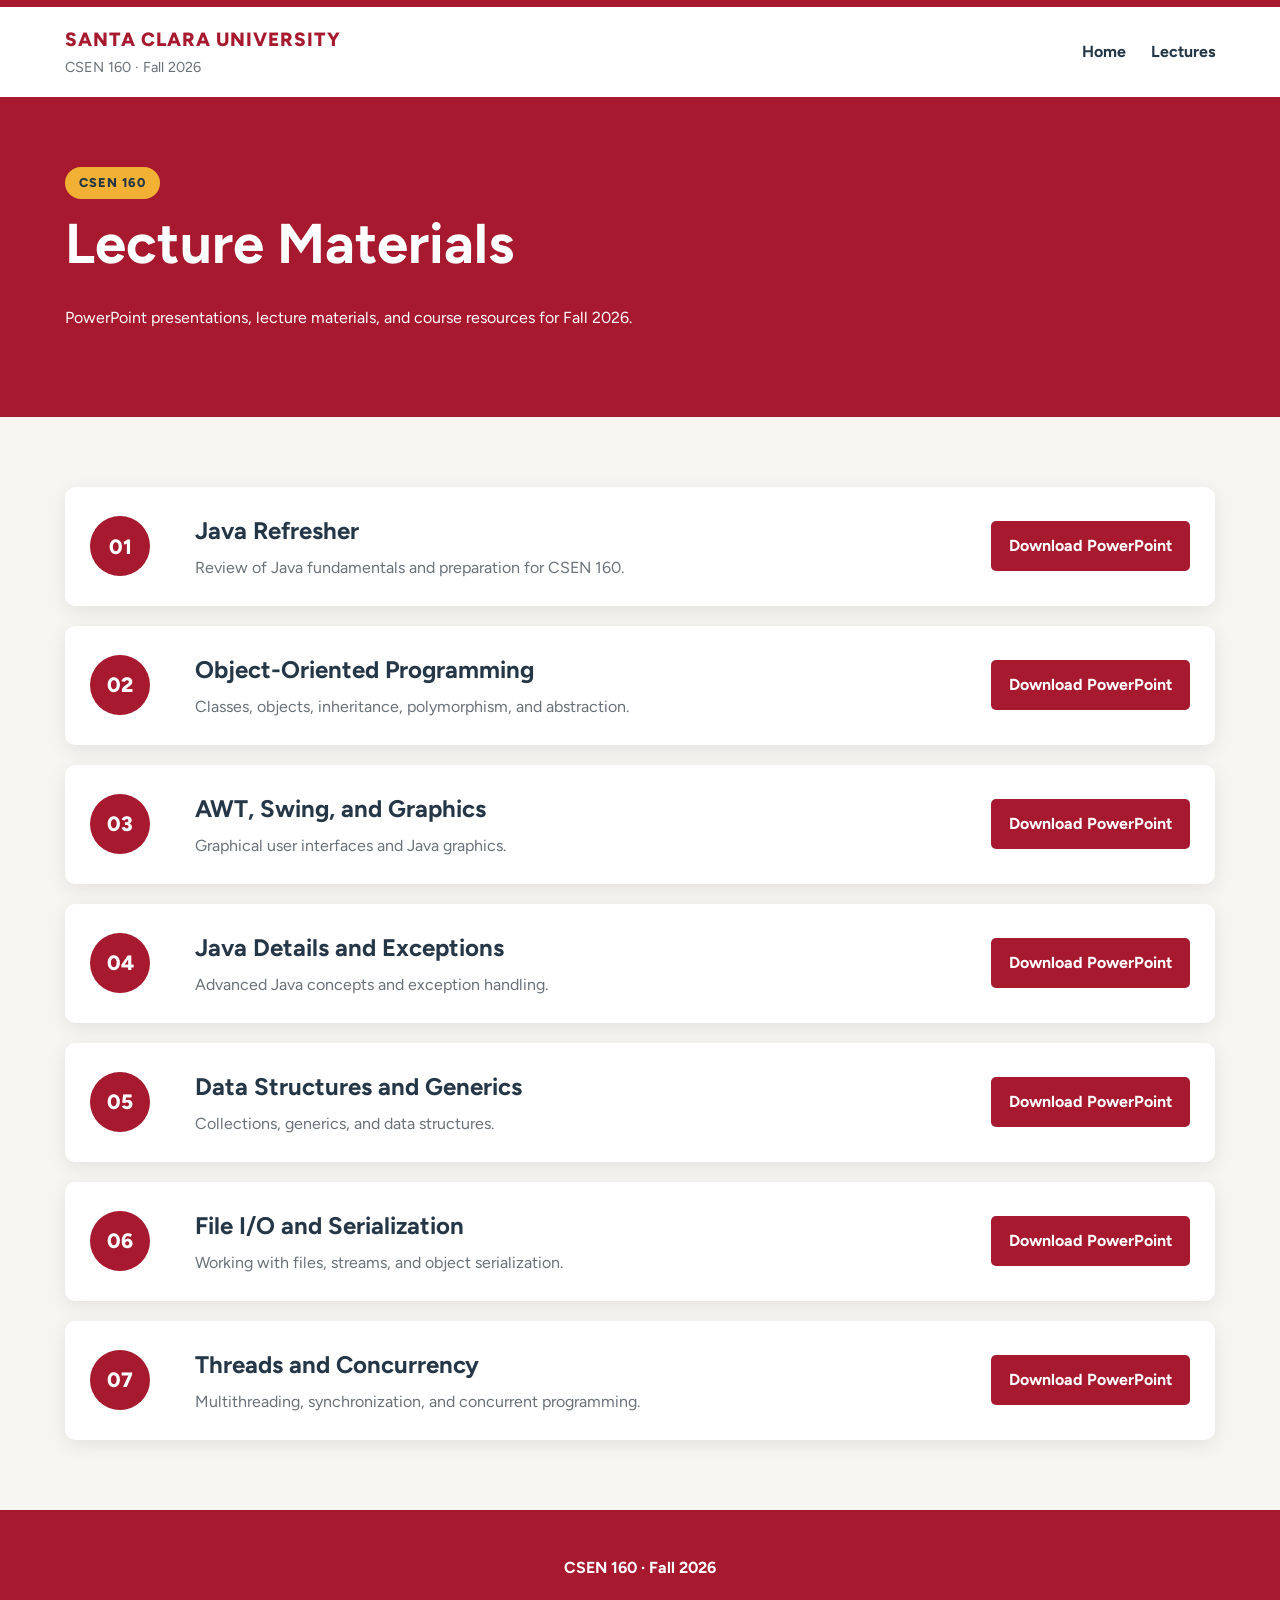
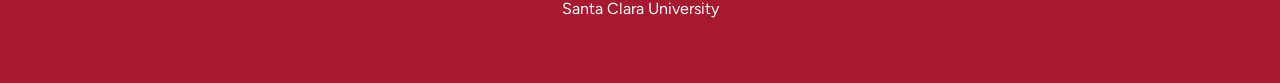
==== lectures.html @ a3b144a0 "initial version initial" ====
<!DOCTYPE html>
<html lang="en">

<head>
    <meta charset="UTF-8">
    <meta name="viewport" content="width=device-width, initial-scale=1.0">

    <title>CSEN 160 | Lectures</title>

    <link rel="preconnect" href="https://fonts.googleapis.com">
    <link rel="preconnect" href="https://fonts.gstatic.com" crossorigin>
    <link href="https://fonts.googleapis.com/css2?family=Figtree:wght@400;500;600;700;800&display=swap" rel="stylesheet">

    <link rel="stylesheet" href="style.css">

    <style>

        .lectures-header {
            background: var(--scu-red);
            color: white;
            padding: 70px 0;
        }

        .lectures-header h1 {
            font-size: 3.5rem;
            margin: 0;
        }

        .lectures-container {
            padding: 70px 0;
        }

        .lecture-list {
            display: grid;
            gap: 20px;
        }

        .lecture-card {
            display: grid;
            grid-template-columns: 80px 1fr auto;
            align-items: center;
            gap: 25px;

            background: white;
            padding: 25px;
            border-radius: 10px;
            box-shadow: 0 5px 18px rgba(0,0,0,0.08);
            transition: 0.2s;
        }

        .lecture-card:hover {
            transform: translateY(-3px);
        }

        .lecture-number {
            width: 60px;
            height: 60px;

            display: flex;
            align-items: center;
            justify-content: center;

            background: var(--scu-red);
            color: white;

            font-size: 1.3rem;
            font-weight: 800;
            border-radius: 50%;
        }

        .lecture-info h2 {
            margin: 0;
            color: var(--scu-slate);
        }

        .lecture-info p {
            margin: 5px 0 0;
            color: var(--scu-gray);
        }

        .ppt-button {
            background: var(--scu-red);
            color: white;

            text-decoration: none;
            font-weight: 700;

            padding: 12px 18px;
            border-radius: 5px;
        }

        .ppt-button:hover {
            background: var(--scu-dark-red);
        }

        @media (max-width: 700px) {

            .lecture-card {
                grid-template-columns: 1fr;
            }

            .lectures-header h1 {
                font-size: 2.5rem;
            }

        }

    </style>

</head>

<body>

    <header class="top-header">

        <div class="container header-content">

            <div>
                <div class="scu-name">SANTA CLARA UNIVERSITY</div>
                <div class="school-name">CSEN 160 · Fall 2026</div>
            </div>

            <nav>
                <a href="index.html">Home</a>
                <a href="lectures.html">Lectures</a>
            </nav>

        </div>

    </header>


    <section class="lectures-header">

        <div class="container">

            <div class="course-badge">CSEN 160</div>

            <h1>Lecture Materials</h1>

            <p>
                PowerPoint presentations, lecture materials,
                and course resources for Fall 2026.
            </p>

        </div>

    </section>


    <main class="lectures-container">

        <div class="container">

            <div class="lecture-list">


                <!-- LECTURE 1 -->
                <article class="lecture-card">

                    <div class="lecture-number">01</div>

                    <div class="lecture-info">
                        <h2>Java Refresher</h2>
                        <p>
                            Review of Java fundamentals and preparation
                            for CSEN 160.
                        </p>
                    </div>

                    <a class="ppt-button"
                       href="lectures/Lecture_01_Java_Refresher.pptx">
                        Download PowerPoint
                    </a>

                </article>


                <!-- LECTURE 2 -->
                <article class="lecture-card">

                    <div class="lecture-number">02</div>

                    <div class="lecture-info">
                        <h2>Object-Oriented Programming</h2>
                        <p>
                            Classes, objects, inheritance,
                            polymorphism, and abstraction.
                        </p>
                    </div>

                    <a class="ppt-button"
                       href="lectures/Lecture_02_OOP.pptx">
                        Download PowerPoint
                    </a>

                </article>


                <!-- LECTURE 3 -->
                <article class="lecture-card">

                    <div class="lecture-number">03</div>

                    <div class="lecture-info">
                        <h2>AWT, Swing, and Graphics</h2>
                        <p>
                            Graphical user interfaces and Java graphics.
                        </p>
                    </div>

                    <a class="ppt-button"
                       href="lectures/Lecture_03_AWT_Swing_Graphics.pptx">
                        Download PowerPoint
                    </a>

                </article>


                <!-- LECTURE 4 -->
                <article class="lecture-card">

                    <div class="lecture-number">04</div>

                    <div class="lecture-info">
                        <h2>Java Details and Exceptions</h2>
                        <p>
                            Advanced Java concepts and exception handling.
                        </p>
                    </div>

                    <a class="ppt-button"
                       href="lectures/Lecture_04_Exceptions.pptx">
                        Download PowerPoint
                    </a>

                </article>


                <!-- LECTURE 5 -->
                <article class="lecture-card">

                    <div class="lecture-number">05</div>

                    <div class="lecture-info">
                        <h2>Data Structures and Generics</h2>
                        <p>
                            Collections, generics, and data structures.
                        </p>
                    </div>

                    <a class="ppt-button"
                       href="lectures/Lecture_05_Data_Structures_Generics.pptx">
                        Download PowerPoint
                    </a>

                </article>


                <!-- LECTURE 6 -->
                <article class="lecture-card">

                    <div class="lecture-number">06</div>

                    <div class="lecture-info">
                        <h2>File I/O and Serialization</h2>
                        <p>
                            Working with files, streams, and object serialization.
                        </p>
                    </div>

                    <a class="ppt-button"
                       href="lectures/Lecture_06_File_IO.pptx">
                        Download PowerPoint
                    </a>

                </article>


                <!-- LECTURE 7 -->
                <article class="lecture-card">

                    <div class="lecture-number">07</div>

                    <div class="lecture-info">
                        <h2>Threads and Concurrency</h2>
                        <p>
                            Multithreading, synchronization, and concurrent programming.
                        </p>
                    </div>

                    <a class="ppt-button"
                       href="lectures/Lecture_07_Threads.pptx">
                        Download PowerPoint
                    </a>

                </article>


            </div>

        </div>

    </main>


    <footer>

        <div class="container">

            <strong>CSEN 160 · Fall 2026</strong>

            <p>Santa Clara University</p>

        </div>

    </footer>

</body>
</html>
---- style.css ----
:root {
    --scu-red: #a6192e;
    --scu-dark-red: #7f1023;
    --scu-yellow: #f2b134;
    --scu-slate: #253746;
    --scu-light: #f7f5f2;
    --scu-white: #ffffff;
    --scu-gray: #687078;
}

* {
    box-sizing: border-box;
}

html {
    scroll-behavior: smooth;
}

body {
    margin: 0;
    font-family: "Figtree", Arial, sans-serif;
    background: var(--scu-light);
    color: var(--scu-slate);
    line-height: 1.6;
}

.container {
    width: min(1150px, 90%);
    margin: auto;
}


/* HEADER */

.top-header {
    background: var(--scu-white);
    border-top: 7px solid var(--scu-red);
    box-shadow: 0 2px 10px rgba(0,0,0,0.08);
}

.header-content {
    min-height: 90px;
    display: flex;
    align-items: center;
    justify-content: space-between;
}

.scu-name {
    color: var(--scu-red);
    font-size: 1.2rem;
    font-weight: 800;
    letter-spacing: 1px;
}

.school-name {
    color: var(--scu-gray);
    font-size: 0.9rem;
}

nav {
    display: flex;
    gap: 25px;
}

nav a {
    text-decoration: none;
    color: var(--scu-slate);
    font-weight: 700;
}

nav a:hover {
    color: var(--scu-red);
}


/* HERO */

.hero {
    background:
        linear-gradient(
            120deg,
            var(--scu-red),
            var(--scu-dark-red)
        );
    color: white;
    padding: 100px 0;
}

.hero-content {
    max-width: 850px;
}

.course-badge {
    display: inline-block;
    background: var(--scu-yellow);
    color: var(--scu-slate);
    font-weight: 800;
    padding: 6px 14px;
    border-radius: 30px;
    letter-spacing: 1px;
    font-size: 0.8rem;
}

.hero h1 {
    font-size: clamp(3rem, 8vw, 6rem);
    line-height: 0.95;
    margin: 25px 0;
}

.hero h1 span {
    display: block;
    font-size: clamp(1.3rem, 3vw, 2.2rem);
    margin-top: 20px;
    line-height: 1.2;
    font-weight: 500;
}

.hero-text {
    font-size: 1.2rem;
    max-width: 700px;
    opacity: 0.92;
}

.hero-buttons {
    display: flex;
    flex-wrap: wrap;
    gap: 15px;
    margin-top: 35px;
}


/* BUTTONS */

.button {
    display: inline-block;
    padding: 13px 24px;
    border-radius: 5px;
    text-decoration: none;
    font-weight: 800;
    transition: 0.2s;
}

.button:hover {
    transform: translateY(-2px);
}

.button-yellow {
    background: var(--scu-yellow);
    color: var(--scu-slate);
}

.button-outline {
    border: 2px solid white;
    color: white;
}


/* QUICK LINKS */

.quick-links {
    margin-top: -40px;
    position: relative;
}

.quick-grid {
    display: grid;
    grid-template-columns: repeat(3, 1fr);
    gap: 20px;
}

.quick-card {
    display: block;
    text-decoration: none;
    background: white;
    color: var(--scu-slate);
    padding: 30px;
    border-radius: 10px;
    box-shadow: 0 8px 25px rgba(0,0,0,0.12);
    transition: 0.2s;
}

.quick-card:hover {
    transform: translateY(-5px);
}

.card-icon {
    font-size: 2.2rem;
}

.quick-card h2 {
    color: var(--scu-red);
}


/* SECTIONS */

.content-section {
    padding: 90px 0;
}

.section-title span {
    color: var(--scu-red);
    font-weight: 800;
    letter-spacing: 1.5px;
    font-size: 0.8rem;
}

.section-title h2 {
    font-size: 2.5rem;
    margin: 5px 0 40px;
}


/* INFO CARDS */

.info-grid {
    display: grid;
    grid-template-columns: repeat(3, 1fr);
    gap: 20px;
}

.info-card {
    background: white;
    padding: 25px;
    border-left: 6px solid var(--scu-red);
    box-shadow: 0 4px 15px rgba(0,0,0,0.06);
}

.info-card h3 {
    margin-top: 0;
    color: var(--scu-red);
}


/* LECTURE PREVIEW */

.lectures-preview {
    text-align: center;
    background: var(--scu-slate);
    color: white;
    padding: 90px 0;
}

.light-title span {
    color: var(--scu-yellow);
}

.section-description {
    max-width: 650px;
    margin: 0 auto 30px;
    font-size: 1.1rem;
}


/* RESOURCES */

.resources-grid {
    display: grid;
    grid-template-columns: repeat(4, 1fr);
    gap: 20px;
}

.resource-card {
    background: white;
    padding: 25px;
    border-radius: 8px;
    border-top: 5px solid var(--scu-yellow);
}

.resource-card h3 {
    color: var(--scu-red);
}


/* FOOTER */

footer {
    background: var(--scu-red);
    color: white;
    text-align: center;
    padding: 45px 0;
}

.footer-small {
    opacity: 0.8;
    font-size: 0.9rem;
}


/* MOBILE */

@media (max-width: 800px) {

    .header-content {
        flex-direction: column;
        padding: 20px 0;
        gap: 15px;
    }

    nav {
        gap: 15px;
        flex-wrap: wrap;
        justify-content: center;
    }

    .quick-grid,
    .info-grid,
    .resources-grid {
        grid-template-columns: 1fr;
    }

    .hero {
        padding: 70px 0;
    }
}
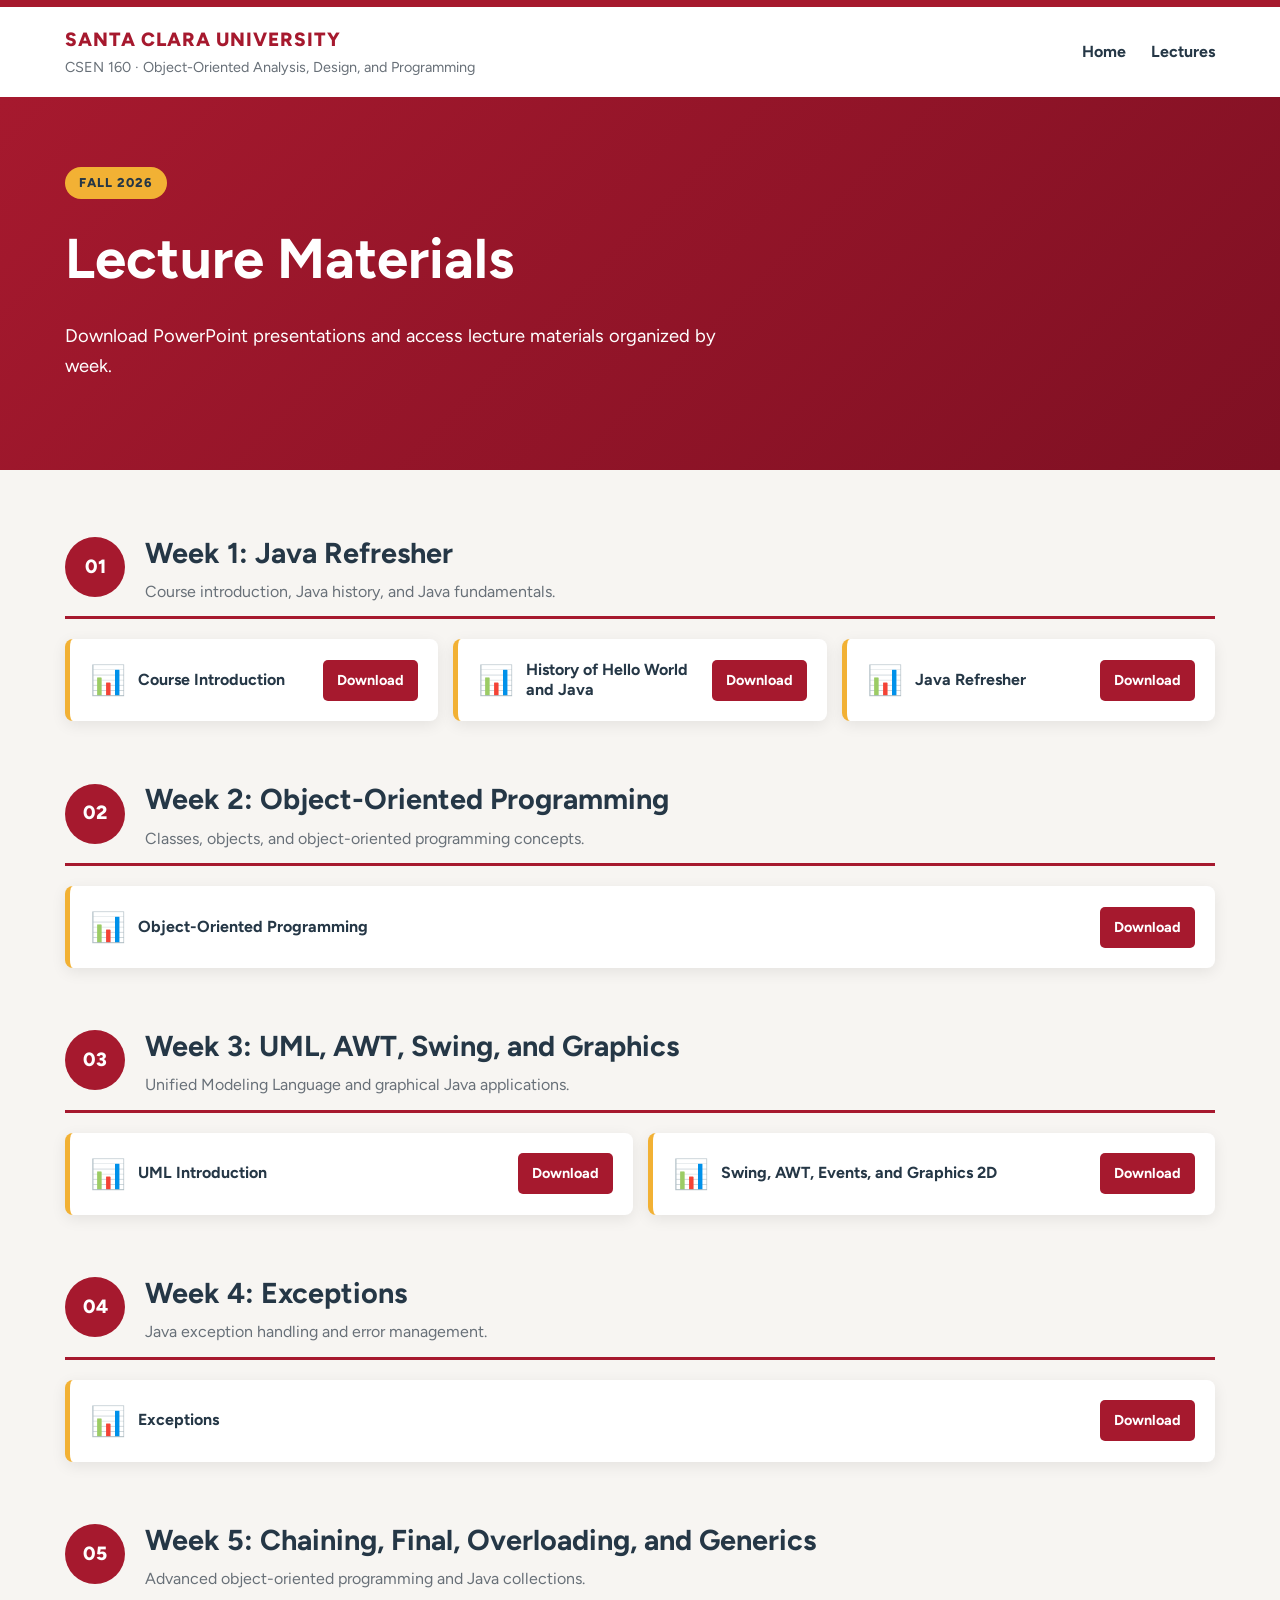
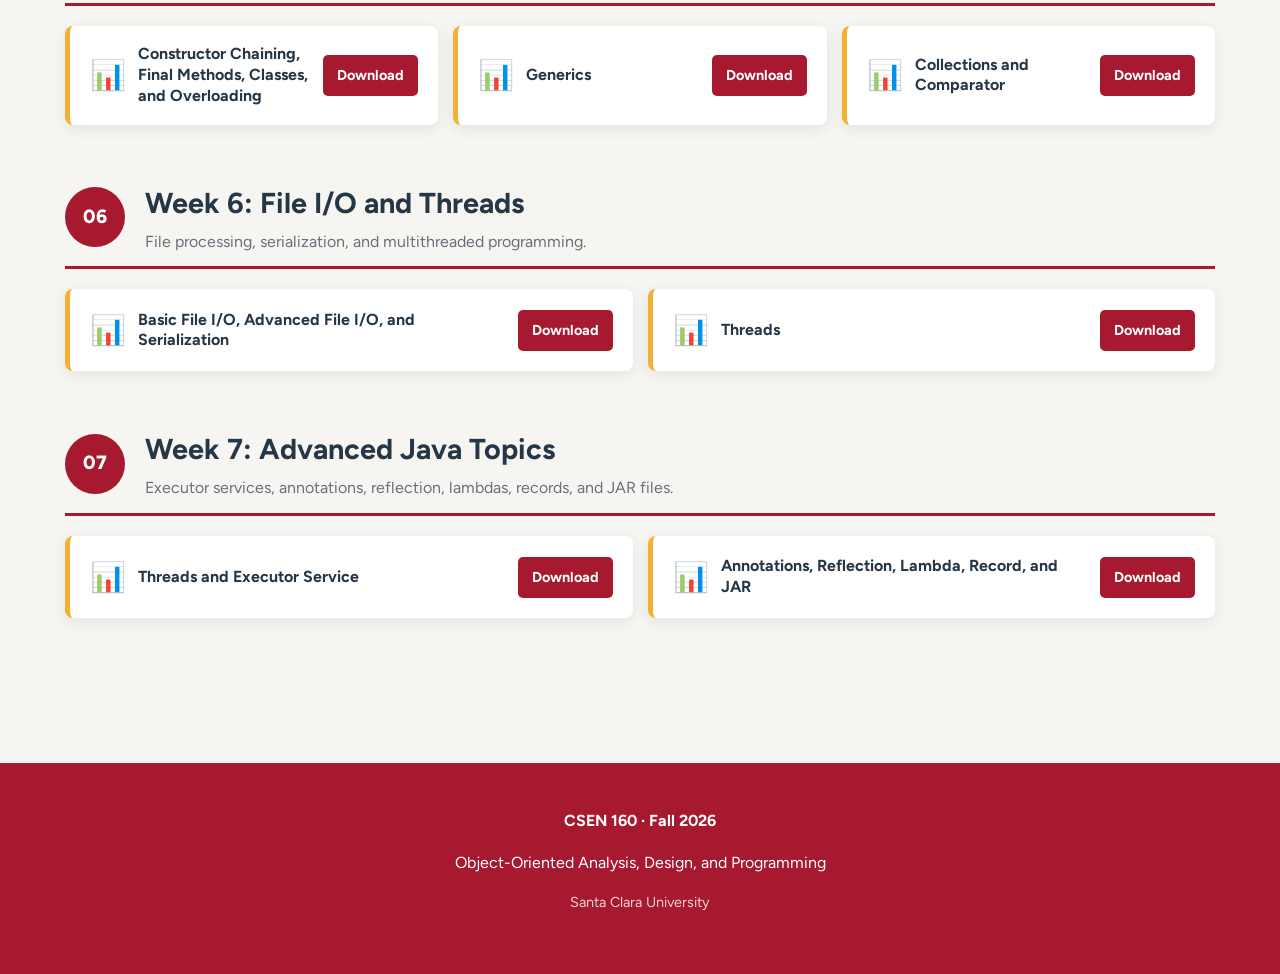
==== commit 5f58d47f: "Lecture powerpoint update" ====
--- a/lectures.html
+++ b/lectures.html
@@ -5,54 +5,64 @@
     <meta charset="UTF-8">
     <meta name="viewport" content="width=device-width, initial-scale=1.0">
 
-    <title>CSEN 160 | Lectures</title>
+    <title>CSEN 160 | Lecture Materials</title>
 
     <link rel="preconnect" href="https://fonts.googleapis.com">
     <link rel="preconnect" href="https://fonts.gstatic.com" crossorigin>
-    <link href="https://fonts.googleapis.com/css2?family=Figtree:wght@400;500;600;700;800&display=swap" rel="stylesheet">
+
+    <link href="https://fonts.googleapis.com/css2?family=Figtree:wght@400;500;600;700;800&display=swap"
+          rel="stylesheet">
 
     <link rel="stylesheet" href="style.css">
 
     <style>
 
+        /* PAGE HEADER */
+
         .lectures-header {
-            background: var(--scu-red);
+            background: linear-gradient(135deg, #a6192e, #7f1023);
             color: white;
             padding: 70px 0;
         }
 
         .lectures-header h1 {
             font-size: 3.5rem;
-            margin: 0;
-        }
+            margin: 15px 0 10px 0;
+        }
+
+        .lectures-header p {
+            font-size: 1.15rem;
+            max-width: 700px;
+        }
+
+
+        /* MAIN CONTENT */
 
         .lectures-container {
-            padding: 70px 0;
-        }
-
-        .lecture-list {
-            display: grid;
+            padding: 60px 0 90px 0;
+        }
+
+
+        /* WEEK SECTION */
+
+        .week-section {
+            margin-bottom: 55px;
+        }
+
+        .week-header {
+            display: flex;
+            align-items: center;
             gap: 20px;
-        }
-
-        .lecture-card {
-            display: grid;
-            grid-template-columns: 80px 1fr auto;
-            align-items: center;
-            gap: 25px;
-
-            background: white;
-            padding: 25px;
-            border-radius: 10px;
-            box-shadow: 0 5px 18px rgba(0,0,0,0.08);
-            transition: 0.2s;
-        }
-
-        .lecture-card:hover {
-            transform: translateY(-3px);
-        }
-
-        .lecture-number {
+
+            border-bottom: 3px solid #a6192e;
+            padding-bottom: 12px;
+            margin-bottom: 20px;
+        }
+
+        .week-number {
+            background: #a6192e;
+            color: white;
+
             width: 60px;
             height: 60px;
 
@@ -60,56 +70,117 @@
             align-items: center;
             justify-content: center;
 
-            background: var(--scu-red);
+            border-radius: 50%;
+
+            font-size: 1.2rem;
+            font-weight: 800;
+        }
+
+        .week-title h2 {
+            margin: 0;
+            font-size: 1.8rem;
+            color: #253746;
+        }
+
+        .week-title p {
+            margin: 3px 0 0 0;
+            color: #687078;
+        }
+
+
+        /* POWERPOINT GRID */
+
+        .lecture-files {
+            display: grid;
+            grid-template-columns: repeat(auto-fit, minmax(300px, 1fr));
+            gap: 15px;
+        }
+
+        .ppt-card {
+            display: flex;
+            align-items: center;
+            justify-content: space-between;
+            gap: 15px;
+
+            background: white;
+            padding: 18px 20px;
+
+            border-radius: 8px;
+            box-shadow: 0 4px 15px rgba(0,0,0,0.08);
+
+            border-left: 5px solid #f2b134;
+
+            transition: 0.2s;
+        }
+
+        .ppt-card:hover {
+            transform: translateY(-3px);
+            box-shadow: 0 7px 20px rgba(0,0,0,0.12);
+        }
+
+        .ppt-info {
+            display: flex;
+            align-items: center;
+            gap: 12px;
+        }
+
+        .ppt-icon {
+            font-size: 1.8rem;
+        }
+
+        .ppt-name {
+            font-weight: 700;
+            color: #253746;
+            line-height: 1.3;
+        }
+
+        .ppt-button {
+            background: #a6192e;
             color: white;
 
-            font-size: 1.3rem;
-            font-weight: 800;
-            border-radius: 50%;
-        }
-
-        .lecture-info h2 {
-            margin: 0;
-            color: var(--scu-slate);
-        }
-
-        .lecture-info p {
-            margin: 5px 0 0;
-            color: var(--scu-gray);
-        }
-
-        .ppt-button {
-            background: var(--scu-red);
-            color: white;
+            padding: 9px 14px;
+            border-radius: 5px;
 
             text-decoration: none;
+            white-space: nowrap;
+
             font-weight: 700;
-
-            padding: 12px 18px;
-            border-radius: 5px;
+            font-size: 0.9rem;
         }
 
         .ppt-button:hover {
-            background: var(--scu-dark-red);
-        }
+            background: #7f1023;
+        }
+
+
+        /* MOBILE */
 
         @media (max-width: 700px) {
-
-            .lecture-card {
-                grid-template-columns: 1fr;
-            }
 
             .lectures-header h1 {
                 font-size: 2.5rem;
             }
 
+            .ppt-card {
+                flex-direction: column;
+                align-items: flex-start;
+            }
+
+            .ppt-button {
+                width: 100%;
+                text-align: center;
+            }
+
         }
 
     </style>
 
 </head>
 
+
 <body>
+
+    <!-- NAVIGATION -->
 
     <header class="top-header">
 
@@ -117,7 +188,9 @@
 
             <div>
                 <div class="scu-name">SANTA CLARA UNIVERSITY</div>
-                <div class="school-name">CSEN 160 · Fall 2026</div>
+                <div class="school-name">
+                    CSEN 160 · Object-Oriented Analysis, Design, and Programming
+                </div>
             </div>
 
             <nav>
@@ -130,17 +203,19 @@
     </header>
 
 
+    <!-- PAGE TITLE -->
+
     <section class="lectures-header">
 
         <div class="container">
 
-            <div class="course-badge">CSEN 160</div>
+            <div class="course-badge">FALL 2026</div>
 
             <h1>Lecture Materials</h1>
 
             <p>
-                PowerPoint presentations, lecture materials,
-                and course resources for Fall 2026.
+                Download PowerPoint presentations and access lecture
+                materials organized by week.
             </p>
 
         </div>
@@ -148,173 +223,463 @@
     </section>
 
 
+    <!-- LECTURES -->
+
     <main class="lectures-container">
 
         <div class="container">
 
-            <div class="lecture-list">
-
-
-                <!-- LECTURE 1 -->
-                <article class="lecture-card">
-
-                    <div class="lecture-number">01</div>
-
-                    <div class="lecture-info">
-                        <h2>Java Refresher</h2>
-                        <p>
-                            Review of Java fundamentals and preparation
-                            for CSEN 160.
-                        </p>
-                    </div>
-
-                    <a class="ppt-button"
-                       href="lectures/Lecture_01_Java_Refresher.pptx">
-                        Download PowerPoint
-                    </a>
-
-                </article>
-
-
-                <!-- LECTURE 2 -->
-                <article class="lecture-card">
-
-                    <div class="lecture-number">02</div>
-
-                    <div class="lecture-info">
-                        <h2>Object-Oriented Programming</h2>
-                        <p>
-                            Classes, objects, inheritance,
-                            polymorphism, and abstraction.
-                        </p>
-                    </div>
-
-                    <a class="ppt-button"
-                       href="lectures/Lecture_02_OOP.pptx">
-                        Download PowerPoint
-                    </a>
-
-                </article>
-
-
-                <!-- LECTURE 3 -->
-                <article class="lecture-card">
-
-                    <div class="lecture-number">03</div>
-
-                    <div class="lecture-info">
-                        <h2>AWT, Swing, and Graphics</h2>
-                        <p>
-                            Graphical user interfaces and Java graphics.
-                        </p>
-                    </div>
-
-                    <a class="ppt-button"
-                       href="lectures/Lecture_03_AWT_Swing_Graphics.pptx">
-                        Download PowerPoint
-                    </a>
-
-                </article>
-
-
-                <!-- LECTURE 4 -->
-                <article class="lecture-card">
-
-                    <div class="lecture-number">04</div>
-
-                    <div class="lecture-info">
-                        <h2>Java Details and Exceptions</h2>
-                        <p>
-                            Advanced Java concepts and exception handling.
-                        </p>
-                    </div>
-
-                    <a class="ppt-button"
-                       href="lectures/Lecture_04_Exceptions.pptx">
-                        Download PowerPoint
-                    </a>
-
-                </article>
-
-
-                <!-- LECTURE 5 -->
-                <article class="lecture-card">
-
-                    <div class="lecture-number">05</div>
-
-                    <div class="lecture-info">
-                        <h2>Data Structures and Generics</h2>
-                        <p>
-                            Collections, generics, and data structures.
-                        </p>
-                    </div>
-
-                    <a class="ppt-button"
-                       href="lectures/Lecture_05_Data_Structures_Generics.pptx">
-                        Download PowerPoint
-                    </a>
-
-                </article>
-
-
-                <!-- LECTURE 6 -->
-                <article class="lecture-card">
-
-                    <div class="lecture-number">06</div>
-
-                    <div class="lecture-info">
-                        <h2>File I/O and Serialization</h2>
-                        <p>
-                            Working with files, streams, and object serialization.
-                        </p>
-                    </div>
-
-                    <a class="ppt-button"
-                       href="lectures/Lecture_06_File_IO.pptx">
-                        Download PowerPoint
-                    </a>
-
-                </article>
-
-
-                <!-- LECTURE 7 -->
-                <article class="lecture-card">
-
-                    <div class="lecture-number">07</div>
-
-                    <div class="lecture-info">
-                        <h2>Threads and Concurrency</h2>
-                        <p>
-                            Multithreading, synchronization, and concurrent programming.
-                        </p>
-                    </div>
-
-                    <a class="ppt-button"
-                       href="lectures/Lecture_07_Threads.pptx">
-                        Download PowerPoint
-                    </a>
-
-                </article>
-
-
-            </div>
+
+            <!-- ===================== -->
+            <!-- WEEK 1 -->
+            <!-- ===================== -->
+
+            <section class="week-section">
+
+                <div class="week-header">
+
+                    <div class="week-number">01</div>
+
+                    <div class="week-title">
+                        <h2>Week 1: Java Refresher</h2>
+                        <p>Course introduction, Java history, and Java fundamentals.</p>
+                    </div>
+
+                </div>
+
+
+                <div class="lecture-files">
+
+
+                    <div class="ppt-card">
+
+                        <div class="ppt-info">
+                            <div class="ppt-icon">📊</div>
+
+                            <div class="ppt-name">
+                                Course Introduction
+                            </div>
+                        </div>
+
+                        <a class="ppt-button"
+                           href="lectures/Week01_JavaRefresher/1_CourseIntro_12p_V4.0.pptx">
+                            Download
+                        </a>
+
+                    </div>
+
+
+                    <div class="ppt-card">
+
+                        <div class="ppt-info">
+                            <div class="ppt-icon">📊</div>
+
+                            <div class="ppt-name">
+                                History of Hello World and Java
+                            </div>
+                        </div>
+
+                        <a class="ppt-button"
+                           href="lectures/Week01_JavaRefresher/2_HistoryHelloWorldCvsJava_40p_V4.0.pptx">
+                            Download
+                        </a>
+
+                    </div>
+
+
+                    <div class="ppt-card">
+
+                        <div class="ppt-info">
+                            <div class="ppt-icon">📊</div>
+
+                            <div class="ppt-name">
+                                Java Refresher
+                            </div>
+                        </div>
+
+                        <a class="ppt-button"
+                           href="lectures/Week01_JavaRefresher/3_JavaRefresher_75p_V4.0.pptx">
+                            Download
+                        </a>
+
+                    </div>
+
+                </div>
+
+            </section>
+
+
+            <!-- ===================== -->
+            <!-- WEEK 2 -->
+            <!-- ===================== -->
+
+            <section class="week-section">
+
+                <div class="week-header">
+
+                    <div class="week-number">02</div>
+
+                    <div class="week-title">
+                        <h2>Week 2: Object-Oriented Programming</h2>
+                        <p>Classes, objects, and object-oriented programming concepts.</p>
+                    </div>
+
+                </div>
+
+
+                <div class="lecture-files">
+
+                    <div class="ppt-card">
+
+                        <div class="ppt-info">
+                            <div class="ppt-icon">📊</div>
+
+                            <div class="ppt-name">
+                                Object-Oriented Programming
+                            </div>
+                        </div>
+
+                        <a class="ppt-button"
+                           href="lectures/Week02_ObjectOriented/1_ObjectOriented_p59_V4.0.pptx">
+                            Download
+                        </a>
+
+                    </div>
+
+                </div>
+
+            </section>
+
+
+            <!-- ===================== -->
+            <!-- WEEK 3 -->
+            <!-- ===================== -->
+
+            <section class="week-section">
+
+                <div class="week-header">
+
+                    <div class="week-number">03</div>
+
+                    <div class="week-title">
+                        <h2>Week 3: UML, AWT, Swing, and Graphics</h2>
+                        <p>Unified Modeling Language and graphical Java applications.</p>
+                    </div>
+
+                </div>
+
+
+                <div class="lecture-files">
+
+
+                    <div class="ppt-card">
+
+                        <div class="ppt-info">
+                            <div class="ppt-icon">📊</div>
+
+                            <div class="ppt-name">
+                                UML Introduction
+                            </div>
+                        </div>
+
+                        <a class="ppt-button"
+                           href="lectures/Week03_UMLAWTSwingGraphics/1_UML_Intro_p79_V4.0.pptx">
+                            Download
+                        </a>
+
+                    </div>
+
+
+                    <div class="ppt-card">
+
+                        <div class="ppt-info">
+                            <div class="ppt-icon">📊</div>
+
+                            <div class="ppt-name">
+                                Swing, AWT, Events, and Graphics 2D
+                            </div>
+                        </div>
+
+                        <a class="ppt-button"
+                           href="lectures/Week03_UMLAWTSwingGraphics/2_SwingAWTEventsGraphics2D_65_V4.0.pptx">
+                            Download
+                        </a>
+
+                    </div>
+
+                </div>
+
+            </section>
+
+
+            <!-- ===================== -->
+            <!-- WEEK 4 -->
+            <!-- ===================== -->
+
+            <section class="week-section">
+
+                <div class="week-header">
+
+                    <div class="week-number">04</div>
+
+                    <div class="week-title">
+                        <h2>Week 4: Exceptions</h2>
+                        <p>Java exception handling and error management.</p>
+                    </div>
+
+                </div>
+
+
+                <div class="lecture-files">
+
+                    <div class="ppt-card">
+
+                        <div class="ppt-info">
+                            <div class="ppt-icon">📊</div>
+
+                            <div class="ppt-name">
+                                Exceptions
+                            </div>
+                        </div>
+
+                        <a class="ppt-button"
+                           href="lectures/Week04_Exceptions/1_Exceptions_46p_V4.0.pptx">
+                            Download
+                        </a>
+
+                    </div>
+
+                </div>
+
+            </section>
+
+
+            <!-- ===================== -->
+            <!-- WEEK 5 -->
+            <!-- ===================== -->
+
+            <section class="week-section">
+
+                <div class="week-header">
+
+                    <div class="week-number">05</div>
+
+                    <div class="week-title">
+                        <h2>Week 5: Chaining, Final, Overloading, and Generics</h2>
+                        <p>Advanced object-oriented programming and Java collections.</p>
+                    </div>
+
+                </div>
+
+
+                <div class="lecture-files">
+
+
+                    <div class="ppt-card">
+
+                        <div class="ppt-info">
+                            <div class="ppt-icon">📊</div>
+
+                            <div class="ppt-name">
+                                Constructor Chaining, Final Methods, Classes, and Overloading
+                            </div>
+                        </div>
+
+                        <a class="ppt-button"
+                           href="lectures/Week05_ChainingFinalOverload_Generics/1_ConstructorChainingFinalMethodsClassesOverloading_33_V4.0.pptx">
+                            Download
+                        </a>
+
+                    </div>
+
+
+                    <div class="ppt-card">
+
+                        <div class="ppt-info">
+                            <div class="ppt-icon">📊</div>
+
+                            <div class="ppt-name">
+                                Generics
+                            </div>
+                        </div>
+
+                        <a class="ppt-button"
+                           href="lectures/Week05_ChainingFinalOverload_Generics/2_Generics_30p_V4.0.pptx">
+                            Download
+                        </a>
+
+                    </div>
+
+
+                    <div class="ppt-card">
+
+                        <div class="ppt-info">
+                            <div class="ppt-icon">📊</div>
+
+                            <div class="ppt-name">
+                                Collections and Comparator
+                            </div>
+                        </div>
+
+                        <a class="ppt-button"
+                           href="lectures/Week05_ChainingFinalOverload_Generics/3_CollectionsComparator_50p_V4.0.pptx">
+                            Download
+                        </a>
+
+                    </div>
+
+                </div>
+
+            </section>
+
+
+            <!-- ===================== -->
+            <!-- WEEK 6 -->
+            <!-- ===================== -->
+
+            <section class="week-section">
+
+                <div class="week-header">
+
+                    <div class="week-number">06</div>
+
+                    <div class="week-title">
+                        <h2>Week 6: File I/O and Threads</h2>
+                        <p>File processing, serialization, and multithreaded programming.</p>
+                    </div>
+
+                </div>
+
+
+                <div class="lecture-files">
+
+
+                    <div class="ppt-card">
+
+                        <div class="ppt-info">
+                            <div class="ppt-icon">📊</div>
+
+                            <div class="ppt-name">
+                                Basic File I/O, Advanced File I/O, and Serialization
+                            </div>
+                        </div>
+
+                        <a class="ppt-button"
+                           href="lectures/Week06_File_Threads/1_BasicFileIO_AdvFileIOandSerialize_83p_V4.0.pptx">
+                            Download
+                        </a>
+
+                    </div>
+
+
+                    <div class="ppt-card">
+
+                        <div class="ppt-info">
+                            <div class="ppt-icon">📊</div>
+
+                            <div class="ppt-name">
+                                Threads
+                            </div>
+                        </div>
+
+                        <a class="ppt-button"
+                           href="lectures/Week06_File_Threads/2_Threads_62p_V4.0.pptx">
+                            Download
+                        </a>
+
+                    </div>
+
+                </div>
+
+            </section>
+
+
+            <!-- ===================== -->
+            <!-- WEEK 7 -->
+            <!-- ===================== -->
+
+            <section class="week-section">
+
+                <div class="week-header">
+
+                    <div class="week-number">07</div>
+
+                    <div class="week-title">
+                        <h2>Week 7: Advanced Java Topics</h2>
+                        <p>Executor services, annotations, reflection, lambdas, records, and JAR files.</p>
+                    </div>
+
+                </div>
+
+
+                <div class="lecture-files">
+
+
+                    <div class="ppt-card">
+
+                        <div class="ppt-info">
+                            <div class="ppt-icon">📊</div>
+
+                            <div class="ppt-name">
+                                Threads and Executor Service
+                            </div>
+                        </div>
+
+                        <a class="ppt-button"
+                           href="lectures/Week07_Miscellaneous/1_Threads_ExecutorService_71p_V4.0.pptx">
+                            Download
+                        </a>
+
+                    </div>
+
+
+                    <div class="ppt-card">
+
+                        <div class="ppt-info">
+                            <div class="ppt-icon">📊</div>
+
+                            <div class="ppt-name">
+                                Annotations, Reflection, Lambda, Record, and JAR
+                            </div>
+                        </div>
+
+                        <a class="ppt-button"
+                           href="lectures/Week07_Miscellaneous/2_Annotations_Reflections_Lambda_Record_JAR_53p_V4.0.pptx">
+                            Download
+                        </a>
+
+                    </div>
+
+                </div>
+
+            </section>
+
 
         </div>
 
     </main>
 
 
+    <!-- FOOTER -->
+
     <footer>
 
         <div class="container">
 
             <strong>CSEN 160 · Fall 2026</strong>
 
-            <p>Santa Clara University</p>
+            <p>
+                Object-Oriented Analysis, Design, and Programming
+            </p>
+
+            <p class="footer-small">
+                Santa Clara University
+            </p>
 
         </div>
 
     </footer>
+
 
 </body>
 </html>
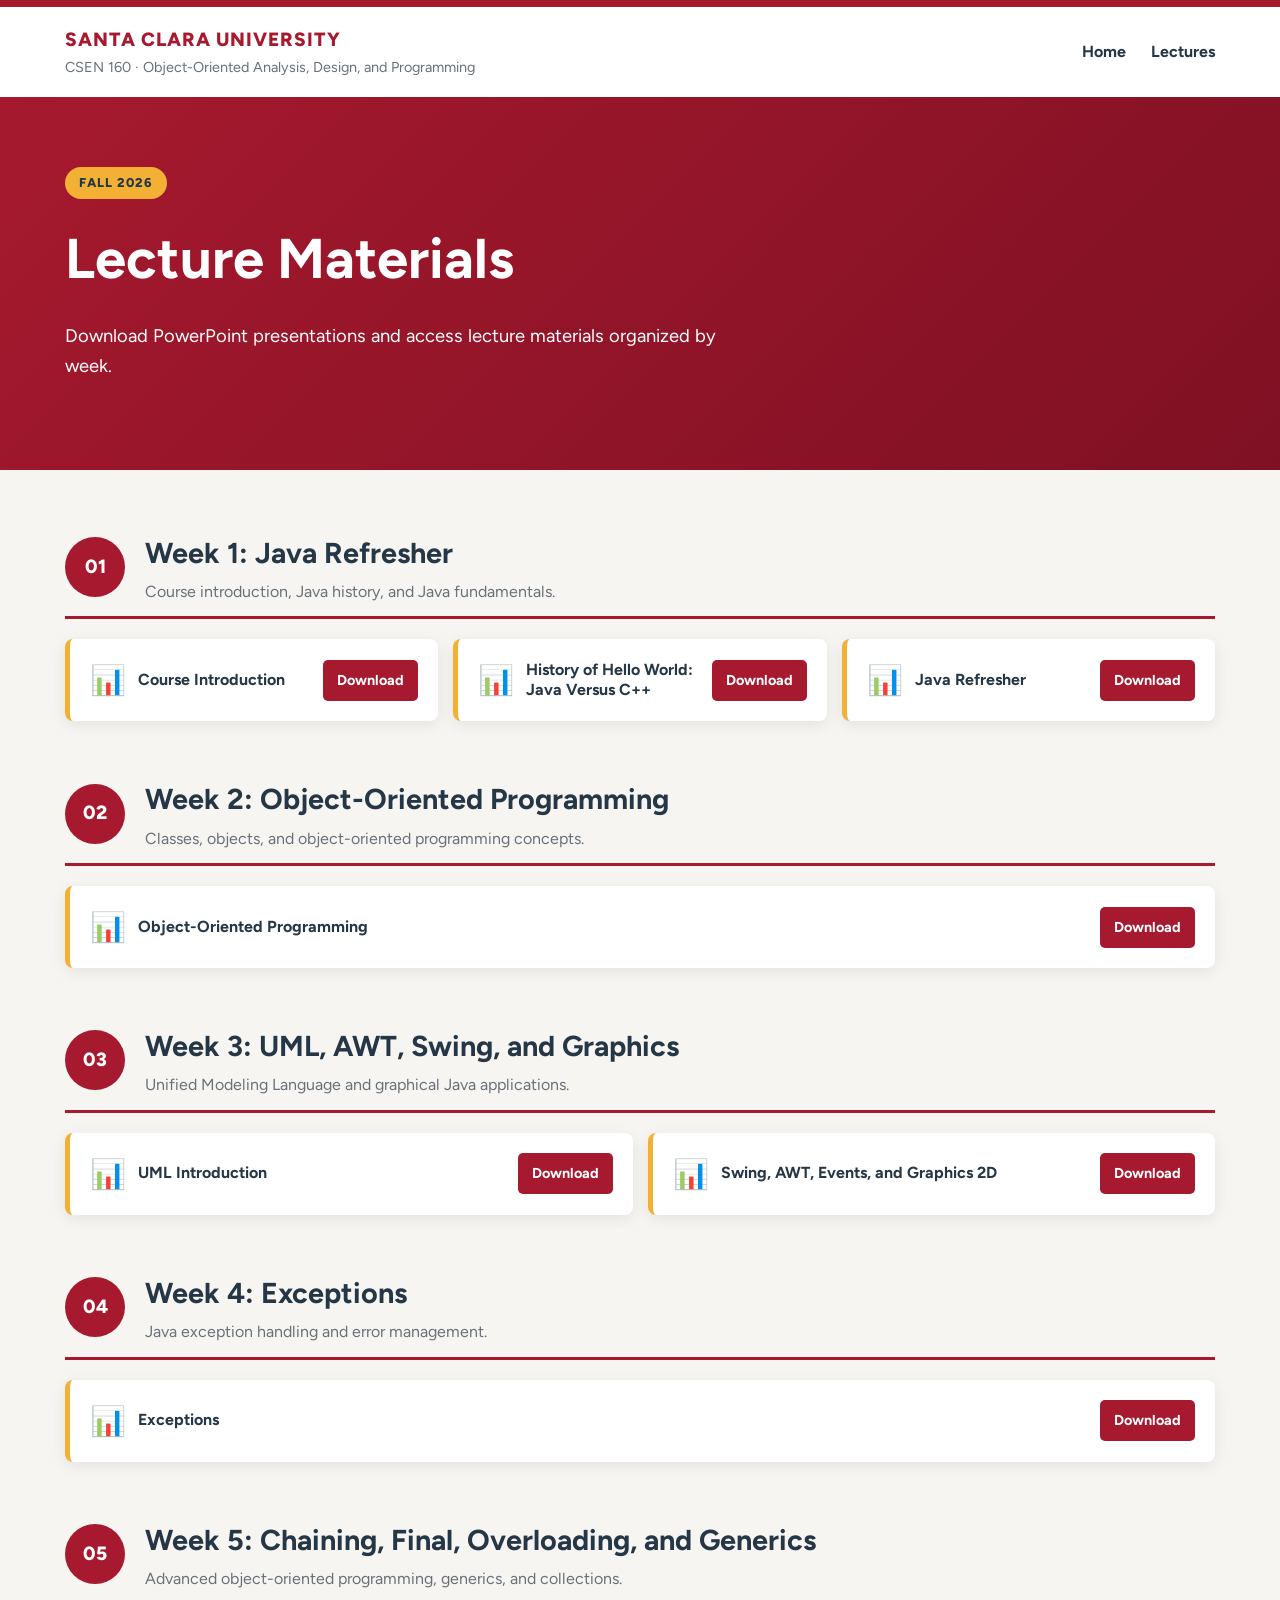
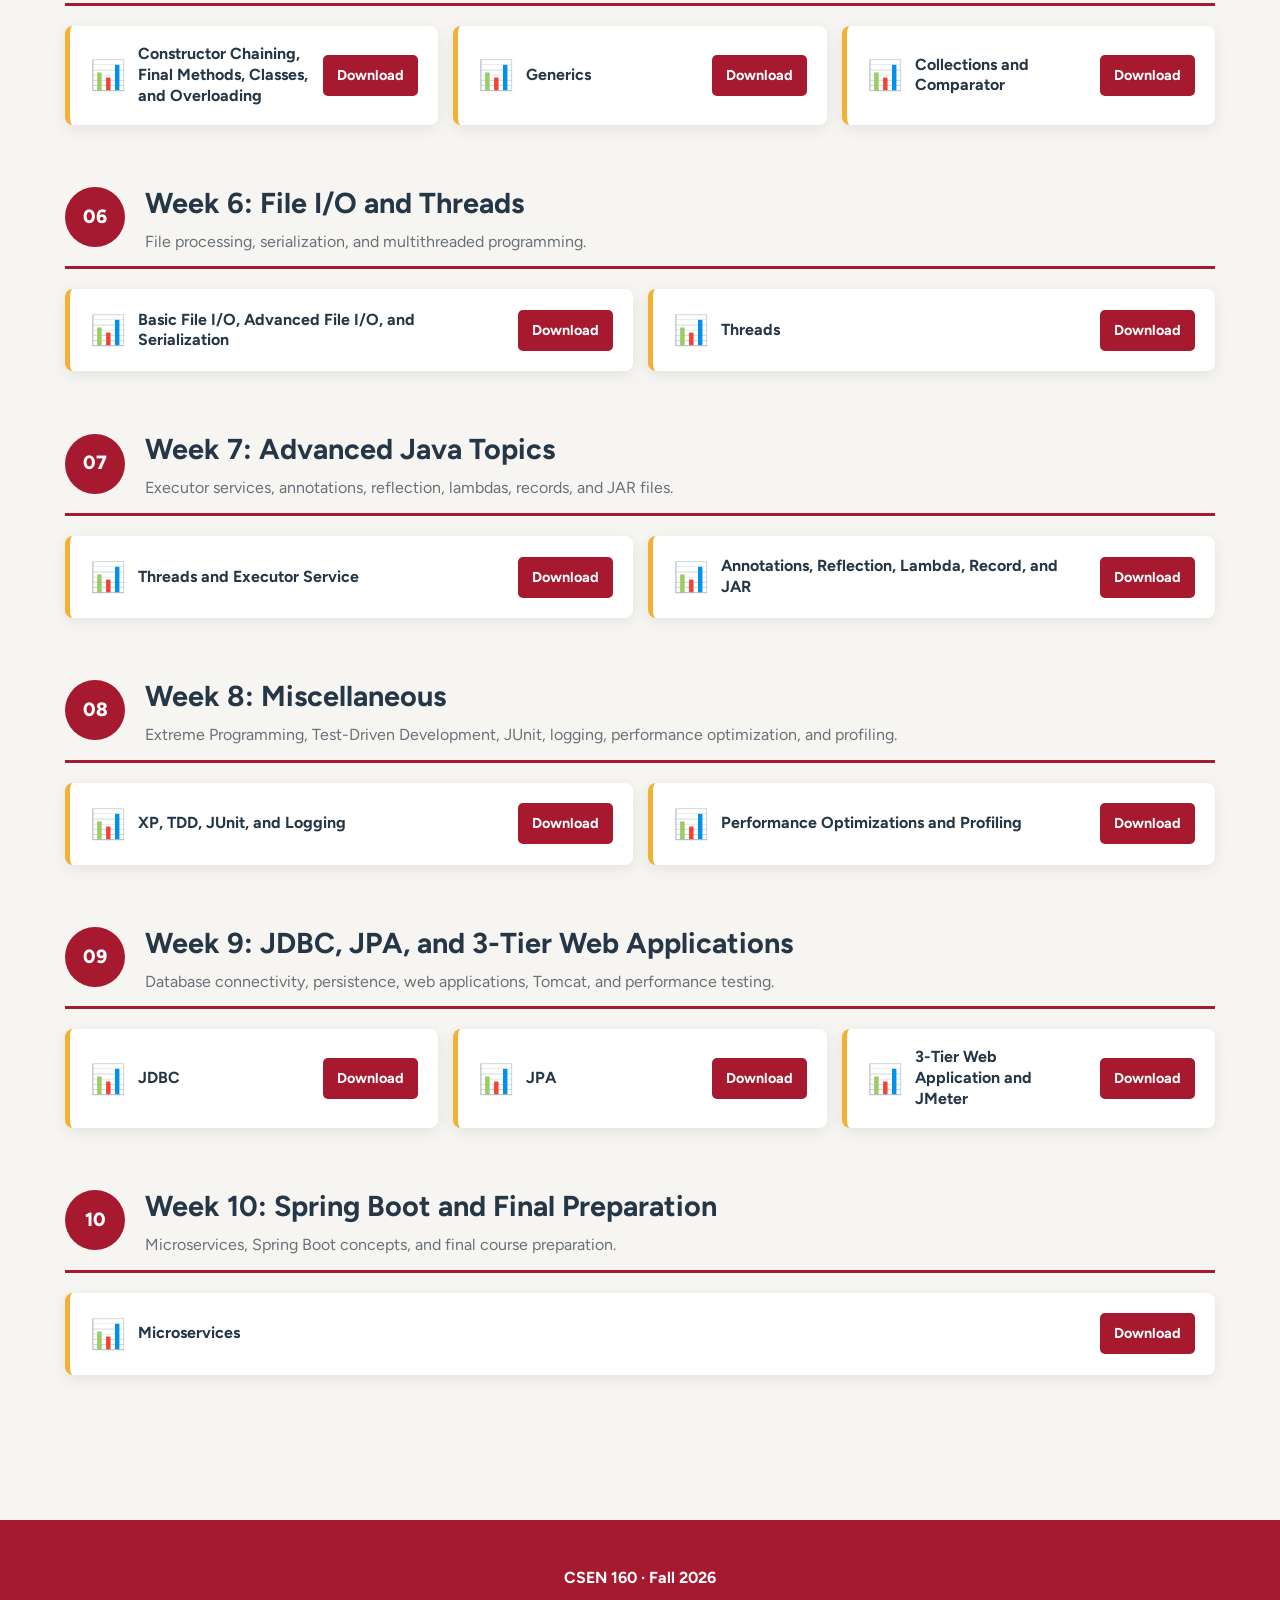
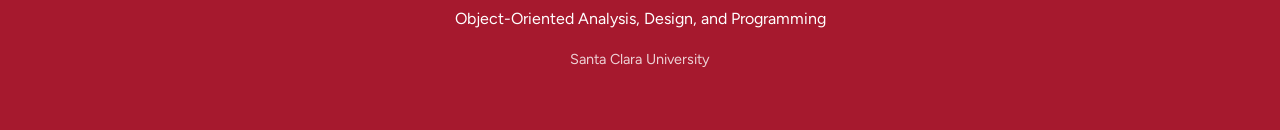
==== commit 41ed0bbc: "add missing weeks" ====
--- a/lectures.html
+++ b/lectures.html
@@ -1,24 +1,16 @@
 <!DOCTYPE html>
 <html lang="en">
-
 <head>
     <meta charset="UTF-8">
     <meta name="viewport" content="width=device-width, initial-scale=1.0">
-
     <title>CSEN 160 | Lecture Materials</title>
 
     <link rel="preconnect" href="https://fonts.googleapis.com">
     <link rel="preconnect" href="https://fonts.gstatic.com" crossorigin>
-
-    <link href="https://fonts.googleapis.com/css2?family=Figtree:wght@400;500;600;700;800&display=swap"
-          rel="stylesheet">
-
+    <link href="https://fonts.googleapis.com/css2?family=Figtree:wght@400;500;600;700;800&display=swap" rel="stylesheet">
     <link rel="stylesheet" href="style.css">
 
     <style>
-
-        /* PAGE HEADER */
-
         .lectures-header {
             background: linear-gradient(135deg, #a6192e, #7f1023);
             color: white;
@@ -27,7 +19,7 @@
 
         .lectures-header h1 {
             font-size: 3.5rem;
-            margin: 15px 0 10px 0;
+            margin: 15px 0 10px;
         }
 
         .lectures-header p {
@@ -35,15 +27,9 @@
             max-width: 700px;
         }
 
-
-        /* MAIN CONTENT */
-
         .lectures-container {
-            padding: 60px 0 90px 0;
-        }
-
-
-        /* WEEK SECTION */
+            padding: 60px 0 90px;
+        }
 
         .week-section {
             margin-bottom: 55px;
@@ -53,7 +39,6 @@
             display: flex;
             align-items: center;
             gap: 20px;
-
             border-bottom: 3px solid #a6192e;
             padding-bottom: 12px;
             margin-bottom: 20px;
@@ -62,18 +47,15 @@
         .week-number {
             background: #a6192e;
             color: white;
-
             width: 60px;
             height: 60px;
-
             display: flex;
             align-items: center;
             justify-content: center;
-
             border-radius: 50%;
-
             font-size: 1.2rem;
             font-weight: 800;
+            flex-shrink: 0;
         }
 
         .week-title h2 {
@@ -83,12 +65,9 @@
         }
 
         .week-title p {
-            margin: 3px 0 0 0;
+            margin: 3px 0 0;
             color: #687078;
         }
-
-
-        /* POWERPOINT GRID */
 
         .lecture-files {
             display: grid;
@@ -101,15 +80,11 @@
             align-items: center;
             justify-content: space-between;
             gap: 15px;
-
             background: white;
             padding: 18px 20px;
-
             border-radius: 8px;
             box-shadow: 0 4px 15px rgba(0,0,0,0.08);
-
             border-left: 5px solid #f2b134;
-
             transition: 0.2s;
         }
 
@@ -137,13 +112,10 @@
         .ppt-button {
             background: #a6192e;
             color: white;
-
             padding: 9px 14px;
             border-radius: 5px;
-
             text-decoration: none;
             white-space: nowrap;
-
             font-weight: 700;
             font-size: 0.9rem;
         }
@@ -152,11 +124,7 @@
             background: #7f1023;
         }
 
-
-        /* MOBILE */
-
         @media (max-width: 700px) {
-
             .lectures-header h1 {
                 font-size: 2.5rem;
             }
@@ -171,515 +139,338 @@
                 text-align: center;
             }
 
-        }
-
+            .week-header {
+                align-items: flex-start;
+            }
+        }
     </style>
-
 </head>
 
-
 <body>
-
-    <!-- NAVIGATION -->
-
     <header class="top-header">
-
         <div class="container header-content">
-
             <div>
                 <div class="scu-name">SANTA CLARA UNIVERSITY</div>
-                <div class="school-name">
-                    CSEN 160 · Object-Oriented Analysis, Design, and Programming
-                </div>
+                <div class="school-name">CSEN 160 · Object-Oriented Analysis, Design, and Programming</div>
             </div>
 
             <nav>
                 <a href="index.html">Home</a>
                 <a href="lectures.html">Lectures</a>
             </nav>
-
         </div>
-
     </header>
 
-
-    <!-- PAGE TITLE -->
-
     <section class="lectures-header">
-
         <div class="container">
-
             <div class="course-badge">FALL 2026</div>
-
             <h1>Lecture Materials</h1>
-
-            <p>
-                Download PowerPoint presentations and access lecture
-                materials organized by week.
-            </p>
-
+            <p>Download PowerPoint presentations and access lecture materials organized by week.</p>
         </div>
-
     </section>
 
-
-    <!-- LECTURES -->
-
     <main class="lectures-container">
-
         <div class="container">
 
-
-            <!-- ===================== -->
             <!-- WEEK 1 -->
-            <!-- ===================== -->
-
-            <section class="week-section">
-
-                <div class="week-header">
-
+            <section class="week-section">
+                <div class="week-header">
                     <div class="week-number">01</div>
-
                     <div class="week-title">
                         <h2>Week 1: Java Refresher</h2>
                         <p>Course introduction, Java history, and Java fundamentals.</p>
                     </div>
-
-                </div>
-
-
-                <div class="lecture-files">
-
-
-                    <div class="ppt-card">
-
-                        <div class="ppt-info">
-                            <div class="ppt-icon">📊</div>
-
-                            <div class="ppt-name">
-                                Course Introduction
-                            </div>
-                        </div>
-
-                        <a class="ppt-button"
-                           href="lectures/Week01_JavaRefresher/1_CourseIntro_12p_V4.0.pptx">
-                            Download
-                        </a>
-
-                    </div>
-
-
-                    <div class="ppt-card">
-
-                        <div class="ppt-info">
-                            <div class="ppt-icon">📊</div>
-
-                            <div class="ppt-name">
-                                History of Hello World and Java
-                            </div>
-                        </div>
-
-                        <a class="ppt-button"
-                           href="lectures/Week01_JavaRefresher/2_HistoryHelloWorldCvsJava_40p_V4.0.pptx">
-                            Download
-                        </a>
-
-                    </div>
-
-
-                    <div class="ppt-card">
-
-                        <div class="ppt-info">
-                            <div class="ppt-icon">📊</div>
-
-                            <div class="ppt-name">
-                                Java Refresher
-                            </div>
-                        </div>
-
-                        <a class="ppt-button"
-                           href="lectures/Week01_JavaRefresher/3_JavaRefresher_75p_V4.0.pptx">
-                            Download
-                        </a>
-
-                    </div>
-
-                </div>
-
-            </section>
-
-
-            <!-- ===================== -->
+                </div>
+
+                <div class="lecture-files">
+                    <div class="ppt-card">
+                        <div class="ppt-info">
+                            <div class="ppt-icon">📊</div>
+                            <div class="ppt-name">Course Introduction</div>
+                        </div>
+                        <a class="ppt-button" href="lectures/Week01_JavaRefresher/1_CourseIntro_12p_V4.0.pptx">Download</a>
+                    </div>
+
+                    <div class="ppt-card">
+                        <div class="ppt-info">
+                            <div class="ppt-icon">📊</div>
+                            <div class="ppt-name">History of Hello World: Java Versus C++</div>
+                        </div>
+                        <a class="ppt-button" href="lectures/Week01_JavaRefresher/2_History_HelloWorld_JavaVersusC++_40p_V4.0.pptx">Download</a>
+                    </div>
+
+                    <div class="ppt-card">
+                        <div class="ppt-info">
+                            <div class="ppt-icon">📊</div>
+                            <div class="ppt-name">Java Refresher</div>
+                        </div>
+                        <a class="ppt-button" href="lectures/Week01_JavaRefresher/3_JavaRefresher_75p_V4.0.pptx">Download</a>
+                    </div>
+                </div>
+            </section>
+
             <!-- WEEK 2 -->
-            <!-- ===================== -->
-
-            <section class="week-section">
-
-                <div class="week-header">
-
+            <section class="week-section">
+                <div class="week-header">
                     <div class="week-number">02</div>
-
                     <div class="week-title">
                         <h2>Week 2: Object-Oriented Programming</h2>
                         <p>Classes, objects, and object-oriented programming concepts.</p>
                     </div>
-
-                </div>
-
-
-                <div class="lecture-files">
-
-                    <div class="ppt-card">
-
-                        <div class="ppt-info">
-                            <div class="ppt-icon">📊</div>
-
-                            <div class="ppt-name">
-                                Object-Oriented Programming
-                            </div>
-                        </div>
-
-                        <a class="ppt-button"
-                           href="lectures/Week02_ObjectOriented/1_ObjectOriented_p59_V4.0.pptx">
-                            Download
-                        </a>
-
-                    </div>
-
-                </div>
-
-            </section>
-
-
-            <!-- ===================== -->
+                </div>
+
+                <div class="lecture-files">
+                    <div class="ppt-card">
+                        <div class="ppt-info">
+                            <div class="ppt-icon">📊</div>
+                            <div class="ppt-name">Object-Oriented Programming</div>
+                        </div>
+                        <a class="ppt-button" href="lectures/Week02_ObjectOriented/1_ObjectOriented_p59_V4.0.pptx">Download</a>
+                    </div>
+                </div>
+            </section>
+
             <!-- WEEK 3 -->
-            <!-- ===================== -->
-
-            <section class="week-section">
-
-                <div class="week-header">
-
+            <section class="week-section">
+                <div class="week-header">
                     <div class="week-number">03</div>
-
                     <div class="week-title">
                         <h2>Week 3: UML, AWT, Swing, and Graphics</h2>
                         <p>Unified Modeling Language and graphical Java applications.</p>
                     </div>
-
-                </div>
-
-
-                <div class="lecture-files">
-
-
-                    <div class="ppt-card">
-
-                        <div class="ppt-info">
-                            <div class="ppt-icon">📊</div>
-
-                            <div class="ppt-name">
-                                UML Introduction
-                            </div>
-                        </div>
-
-                        <a class="ppt-button"
-                           href="lectures/Week03_UMLAWTSwingGraphics/1_UML_Intro_p79_V4.0.pptx">
-                            Download
-                        </a>
-
-                    </div>
-
-
-                    <div class="ppt-card">
-
-                        <div class="ppt-info">
-                            <div class="ppt-icon">📊</div>
-
-                            <div class="ppt-name">
-                                Swing, AWT, Events, and Graphics 2D
-                            </div>
-                        </div>
-
-                        <a class="ppt-button"
-                           href="lectures/Week03_UMLAWTSwingGraphics/2_SwingAWTEventsGraphics2D_65_V4.0.pptx">
-                            Download
-                        </a>
-
-                    </div>
-
-                </div>
-
-            </section>
-
-
-            <!-- ===================== -->
+                </div>
+
+                <div class="lecture-files">
+                    <div class="ppt-card">
+                        <div class="ppt-info">
+                            <div class="ppt-icon">📊</div>
+                            <div class="ppt-name">UML Introduction</div>
+                        </div>
+                        <a class="ppt-button" href="lectures/Week03_UMLAWTSwingGraphics/1_UML_Intro_p79_V4.0.pptx">Download</a>
+                    </div>
+
+                    <div class="ppt-card">
+                        <div class="ppt-info">
+                            <div class="ppt-icon">📊</div>
+                            <div class="ppt-name">Swing, AWT, Events, and Graphics 2D</div>
+                        </div>
+                        <a class="ppt-button" href="lectures/Week03_UMLAWTSwingGraphics/2_SwingAWTEventsGraphics2D_65_V4.0.pptx">Download</a>
+                    </div>
+                </div>
+            </section>
+
             <!-- WEEK 4 -->
-            <!-- ===================== -->
-
-            <section class="week-section">
-
-                <div class="week-header">
-
+            <section class="week-section">
+                <div class="week-header">
                     <div class="week-number">04</div>
-
                     <div class="week-title">
                         <h2>Week 4: Exceptions</h2>
                         <p>Java exception handling and error management.</p>
                     </div>
-
-                </div>
-
-
-                <div class="lecture-files">
-
-                    <div class="ppt-card">
-
-                        <div class="ppt-info">
-                            <div class="ppt-icon">📊</div>
-
-                            <div class="ppt-name">
-                                Exceptions
-                            </div>
-                        </div>
-
-                        <a class="ppt-button"
-                           href="lectures/Week04_Exceptions/1_Exceptions_46p_V4.0.pptx">
-                            Download
-                        </a>
-
-                    </div>
-
-                </div>
-
-            </section>
-
-
-            <!-- ===================== -->
+                </div>
+
+                <div class="lecture-files">
+                    <div class="ppt-card">
+                        <div class="ppt-info">
+                            <div class="ppt-icon">📊</div>
+                            <div class="ppt-name">Exceptions</div>
+                        </div>
+                        <a class="ppt-button" href="lectures/Week04_Exceptions/1_Exceptions_46p_V4.0.pptx">Download</a>
+                    </div>
+                </div>
+            </section>
+
             <!-- WEEK 5 -->
-            <!-- ===================== -->
-
-            <section class="week-section">
-
-                <div class="week-header">
-
+            <section class="week-section">
+                <div class="week-header">
                     <div class="week-number">05</div>
-
                     <div class="week-title">
                         <h2>Week 5: Chaining, Final, Overloading, and Generics</h2>
-                        <p>Advanced object-oriented programming and Java collections.</p>
-                    </div>
-
-                </div>
-
-
-                <div class="lecture-files">
-
-
-                    <div class="ppt-card">
-
-                        <div class="ppt-info">
-                            <div class="ppt-icon">📊</div>
-
-                            <div class="ppt-name">
-                                Constructor Chaining, Final Methods, Classes, and Overloading
-                            </div>
-                        </div>
-
-                        <a class="ppt-button"
-                           href="lectures/Week05_ChainingFinalOverload_Generics/1_ConstructorChainingFinalMethodsClassesOverloading_33_V4.0.pptx">
-                            Download
-                        </a>
-
-                    </div>
-
-
-                    <div class="ppt-card">
-
-                        <div class="ppt-info">
-                            <div class="ppt-icon">📊</div>
-
-                            <div class="ppt-name">
-                                Generics
-                            </div>
-                        </div>
-
-                        <a class="ppt-button"
-                           href="lectures/Week05_ChainingFinalOverload_Generics/2_Generics_30p_V4.0.pptx">
-                            Download
-                        </a>
-
-                    </div>
-
-
-                    <div class="ppt-card">
-
-                        <div class="ppt-info">
-                            <div class="ppt-icon">📊</div>
-
-                            <div class="ppt-name">
-                                Collections and Comparator
-                            </div>
-                        </div>
-
-                        <a class="ppt-button"
-                           href="lectures/Week05_ChainingFinalOverload_Generics/3_CollectionsComparator_50p_V4.0.pptx">
-                            Download
-                        </a>
-
-                    </div>
-
-                </div>
-
-            </section>
-
-
-            <!-- ===================== -->
+                        <p>Advanced object-oriented programming, generics, and collections.</p>
+                    </div>
+                </div>
+
+                <div class="lecture-files">
+                    <div class="ppt-card">
+                        <div class="ppt-info">
+                            <div class="ppt-icon">📊</div>
+                            <div class="ppt-name">Constructor Chaining, Final Methods, Classes, and Overloading</div>
+                        </div>
+                        <a class="ppt-button" href="lectures/Week05_ChainingFinalOverload_Generics/1_ConstructorChainingFinalMethodsClassesOverloading_33_V4.0.pptx">Download</a>
+                    </div>
+
+                    <div class="ppt-card">
+                        <div class="ppt-info">
+                            <div class="ppt-icon">📊</div>
+                            <div class="ppt-name">Generics</div>
+                        </div>
+                        <a class="ppt-button" href="lectures/Week05_ChainingFinalOverload_Generics/2_Generics_30p_V4.0.pptx">Download</a>
+                    </div>
+
+                    <div class="ppt-card">
+                        <div class="ppt-info">
+                            <div class="ppt-icon">📊</div>
+                            <div class="ppt-name">Collections and Comparator</div>
+                        </div>
+                        <a class="ppt-button" href="lectures/Week05_ChainingFinalOverload_Generics/3_CollectionsComparator_50p_V4.0.pptx">Download</a>
+                    </div>
+                </div>
+            </section>
+
             <!-- WEEK 6 -->
-            <!-- ===================== -->
-
-            <section class="week-section">
-
-                <div class="week-header">
-
+            <section class="week-section">
+                <div class="week-header">
                     <div class="week-number">06</div>
-
                     <div class="week-title">
                         <h2>Week 6: File I/O and Threads</h2>
                         <p>File processing, serialization, and multithreaded programming.</p>
                     </div>
-
-                </div>
-
-
-                <div class="lecture-files">
-
-
-                    <div class="ppt-card">
-
-                        <div class="ppt-info">
-                            <div class="ppt-icon">📊</div>
-
-                            <div class="ppt-name">
-                                Basic File I/O, Advanced File I/O, and Serialization
-                            </div>
-                        </div>
-
-                        <a class="ppt-button"
-                           href="lectures/Week06_File_Threads/1_BasicFileIO_AdvFileIOandSerialize_83p_V4.0.pptx">
-                            Download
-                        </a>
-
-                    </div>
-
-
-                    <div class="ppt-card">
-
-                        <div class="ppt-info">
-                            <div class="ppt-icon">📊</div>
-
-                            <div class="ppt-name">
-                                Threads
-                            </div>
-                        </div>
-
-                        <a class="ppt-button"
-                           href="lectures/Week06_File_Threads/2_Threads_62p_V4.0.pptx">
-                            Download
-                        </a>
-
-                    </div>
-
-                </div>
-
-            </section>
-
-
-            <!-- ===================== -->
+                </div>
+
+                <div class="lecture-files">
+                    <div class="ppt-card">
+                        <div class="ppt-info">
+                            <div class="ppt-icon">📊</div>
+                            <div class="ppt-name">Basic File I/O, Advanced File I/O, and Serialization</div>
+                        </div>
+                        <a class="ppt-button" href="lectures/Week06_File_Threads/1_BasicFileIO_AdvFileIOandSerialize_83p_V4.0.pptx">Download</a>
+                    </div>
+
+                    <div class="ppt-card">
+                        <div class="ppt-info">
+                            <div class="ppt-icon">📊</div>
+                            <div class="ppt-name">Threads</div>
+                        </div>
+                        <a class="ppt-button" href="lectures/Week06_File_Threads/2_Threads_62p_V4.0.pptx">Download</a>
+                    </div>
+                </div>
+            </section>
+
             <!-- WEEK 7 -->
-            <!-- ===================== -->
-
-            <section class="week-section">
-
-                <div class="week-header">
-
+            <section class="week-section">
+                <div class="week-header">
                     <div class="week-number">07</div>
-
                     <div class="week-title">
                         <h2>Week 7: Advanced Java Topics</h2>
                         <p>Executor services, annotations, reflection, lambdas, records, and JAR files.</p>
                     </div>
-
-                </div>
-
-
-                <div class="lecture-files">
-
-
-                    <div class="ppt-card">
-
-                        <div class="ppt-info">
-                            <div class="ppt-icon">📊</div>
-
-                            <div class="ppt-name">
-                                Threads and Executor Service
-                            </div>
-                        </div>
-
-                        <a class="ppt-button"
-                           href="lectures/Week07_Miscellaneous/1_Threads_ExecutorService_71p_V4.0.pptx">
-                            Download
-                        </a>
-
-                    </div>
-
-
-                    <div class="ppt-card">
-
-                        <div class="ppt-info">
-                            <div class="ppt-icon">📊</div>
-
-                            <div class="ppt-name">
-                                Annotations, Reflection, Lambda, Record, and JAR
-                            </div>
-                        </div>
-
-                        <a class="ppt-button"
-                           href="lectures/Week07_Miscellaneous/2_Annotations_Reflections_Lambda_Record_JAR_53p_V4.0.pptx">
-                            Download
-                        </a>
-
-                    </div>
-
-                </div>
-
-            </section>
-
+                </div>
+
+                <div class="lecture-files">
+                    <div class="ppt-card">
+                        <div class="ppt-info">
+                            <div class="ppt-icon">📊</div>
+                            <div class="ppt-name">Threads and Executor Service</div>
+                        </div>
+                        <a class="ppt-button" href="lectures/Week07_Miscellaneous/1_Threads_ExecutorService_71p_V4.0.pptx">Download</a>
+                    </div>
+
+                    <div class="ppt-card">
+                        <div class="ppt-info">
+                            <div class="ppt-icon">📊</div>
+                            <div class="ppt-name">Annotations, Reflection, Lambda, Record, and JAR</div>
+                        </div>
+                        <a class="ppt-button" href="lectures/Week07_Miscellaneous/2_Annotations_Reflections_Lambda_Record_JAR_53p_V4.0.pptx">Download</a>
+                    </div>
+                </div>
+            </section>
+
+            <!-- WEEK 8 -->
+            <section class="week-section">
+                <div class="week-header">
+                    <div class="week-number">08</div>
+                    <div class="week-title">
+                        <h2>Week 8: Miscellaneous</h2>
+                        <p>Extreme Programming, Test-Driven Development, JUnit, logging, performance optimization, and profiling.</p>
+                    </div>
+                </div>
+
+                <div class="lecture-files">
+                    <div class="ppt-card">
+                        <div class="ppt-info">
+                            <div class="ppt-icon">📊</div>
+                            <div class="ppt-name">XP, TDD, JUnit, and Logging</div>
+                        </div>
+                        <a class="ppt-button" href="lectures/Week08_Miscellaneous/1_XP_TDD_JUnit_Logging_54_V4.0.pptx">Download</a>
+                    </div>
+
+                    <div class="ppt-card">
+                        <div class="ppt-info">
+                            <div class="ppt-icon">📊</div>
+                            <div class="ppt-name">Performance Optimizations and Profiling</div>
+                        </div>
+                        <a class="ppt-button" href="lectures/Week08_Miscellaneous/2_Performance_Optimizations_Profiling_54p_V4.0.pptx">Download</a>
+                    </div>
+                </div>
+            </section>
+
+            <!-- WEEK 9 -->
+            <section class="week-section">
+                <div class="week-header">
+                    <div class="week-number">09</div>
+                    <div class="week-title">
+                        <h2>Week 9: JDBC, JPA, and 3-Tier Web Applications</h2>
+                        <p>Database connectivity, persistence, web applications, Tomcat, and performance testing.</p>
+                    </div>
+                </div>
+
+                <div class="lecture-files">
+                    <div class="ppt-card">
+                        <div class="ppt-info">
+                            <div class="ppt-icon">📊</div>
+                            <div class="ppt-name">JDBC</div>
+                        </div>
+                        <a class="ppt-button" href="lectures/Week09_JDBC_JPA_3TierTomcat/1_JDBC_p62_V4.0.pptx">Download</a>
+                    </div>
+
+                    <div class="ppt-card">
+                        <div class="ppt-info">
+                            <div class="ppt-icon">📊</div>
+                            <div class="ppt-name">JPA</div>
+                        </div>
+                        <a class="ppt-button" href="lectures/Week09_JDBC_JPA_3TierTomcat/2_JPA_p45_V4.0.pptx">Download</a>
+                    </div>
+
+                    <div class="ppt-card">
+                        <div class="ppt-info">
+                            <div class="ppt-icon">📊</div>
+                            <div class="ppt-name">3-Tier Web Application and JMeter</div>
+                        </div>
+                        <a class="ppt-button" href="lectures/Week09_JDBC_JPA_3TierTomcat/3_3TierWebApp_JMeter_p74_V4.0.pptx">Download</a>
+                    </div>
+                </div>
+            </section>
+
+            <!-- WEEK 10 -->
+            <section class="week-section">
+                <div class="week-header">
+                    <div class="week-number">10</div>
+                    <div class="week-title">
+                        <h2>Week 10: Spring Boot and Final Preparation</h2>
+                        <p>Microservices, Spring Boot concepts, and final course preparation.</p>
+                    </div>
+                </div>
+
+                <div class="lecture-files">
+                    <div class="ppt-card">
+                        <div class="ppt-info">
+                            <div class="ppt-icon">📊</div>
+                            <div class="ppt-name">Microservices</div>
+                        </div>
+                        <a class="ppt-button" href="lectures/Week10_Spring-Boot_FinalPrep/1_Microservices_54_V4.0.pptx">Download</a>
+                    </div>
+                </div>
+            </section>
 
         </div>
-
     </main>
 
-
-    <!-- FOOTER -->
-
     <footer>
-
         <div class="container">
-
             <strong>CSEN 160 · Fall 2026</strong>
-
-            <p>
-                Object-Oriented Analysis, Design, and Programming
-            </p>
-
-            <p class="footer-small">
-                Santa Clara University
-            </p>
-
+            <p>Object-Oriented Analysis, Design, and Programming</p>
+            <p class="footer-small">Santa Clara University</p>
         </div>
-
     </footer>
-
-
 </body>
 </html>
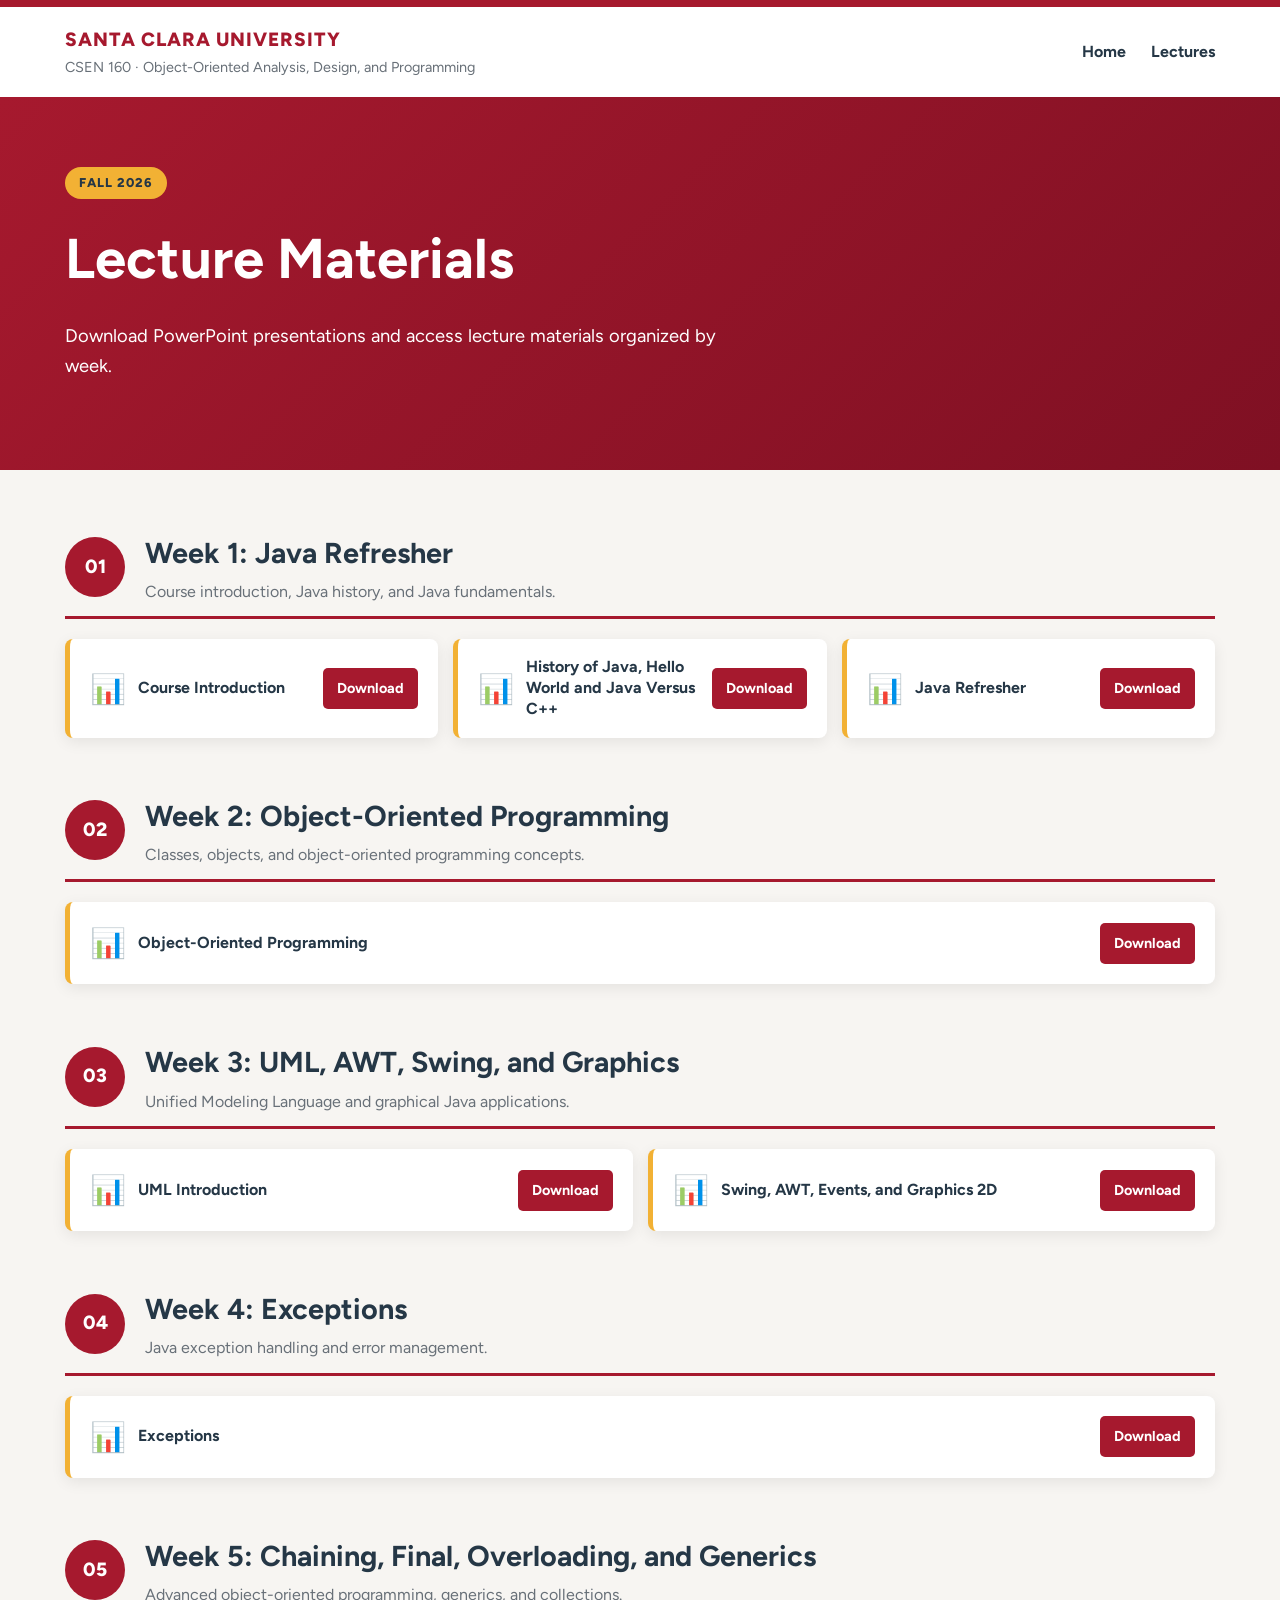
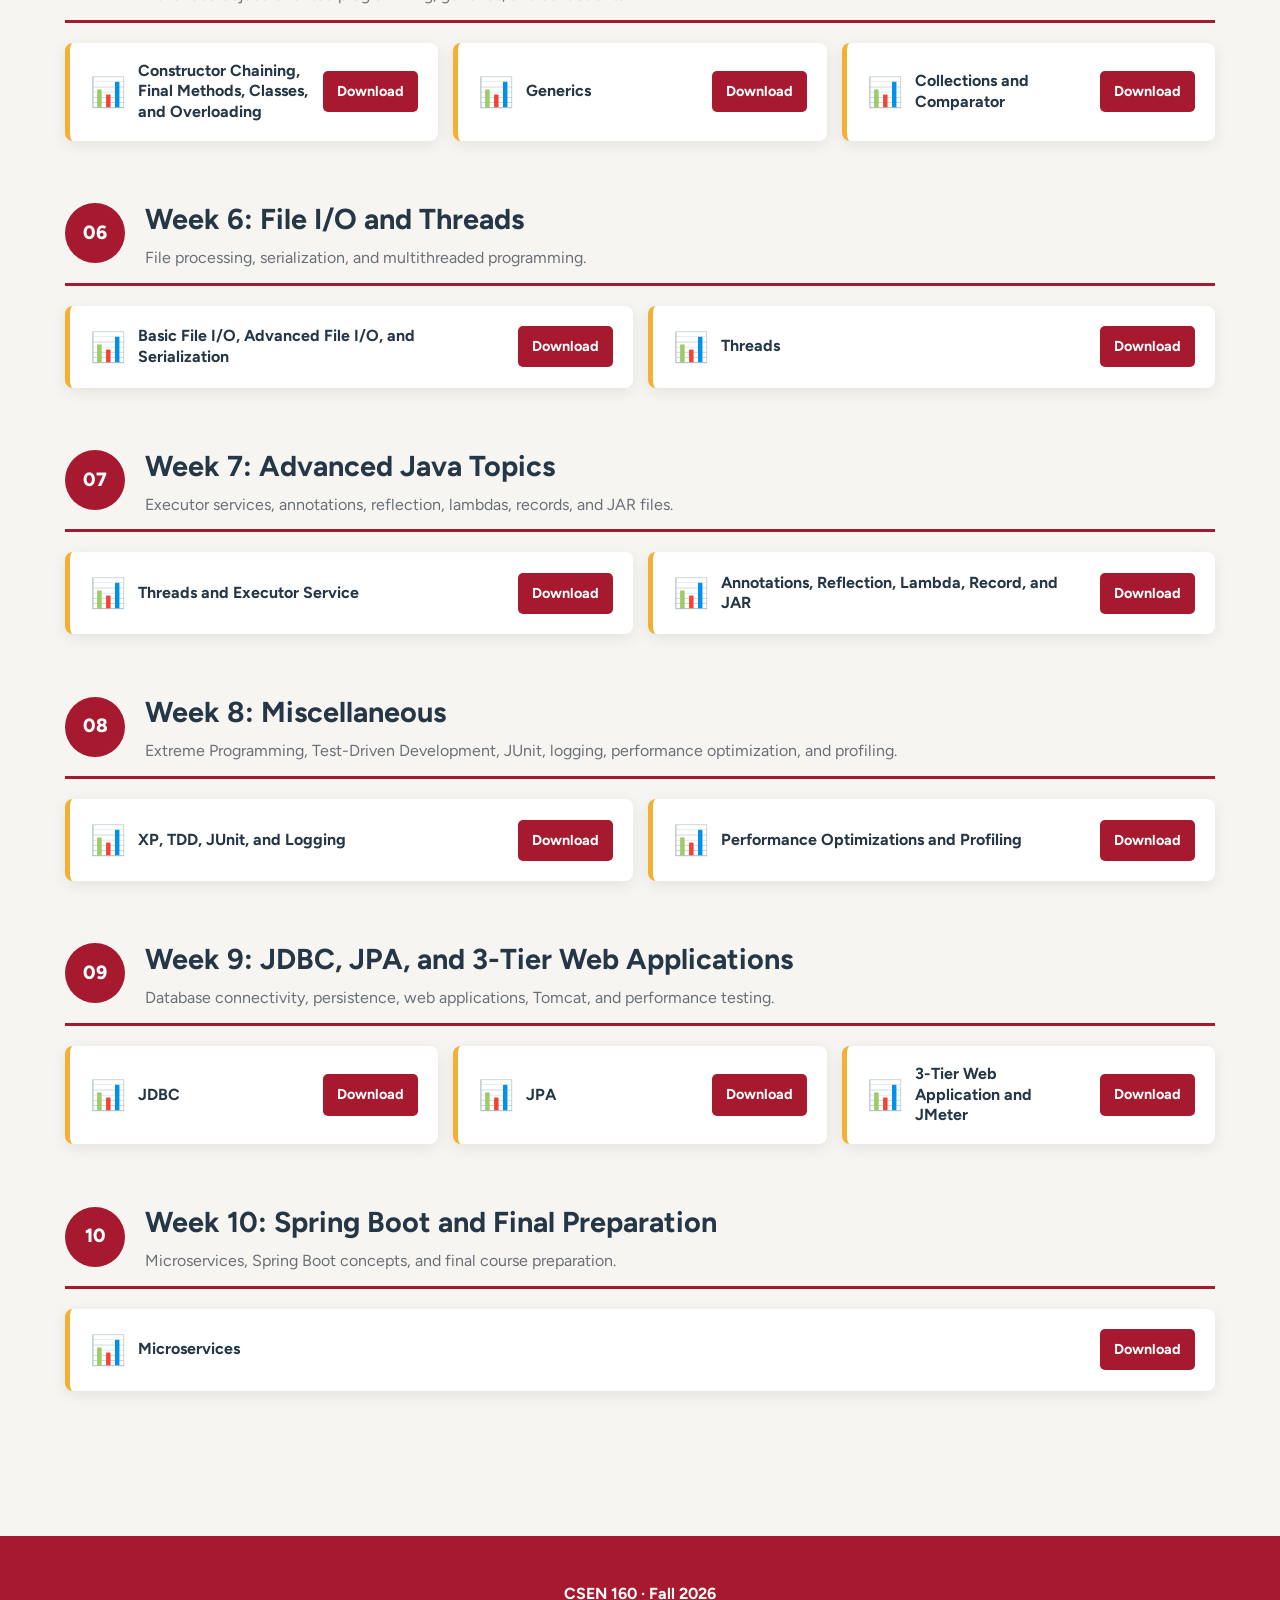
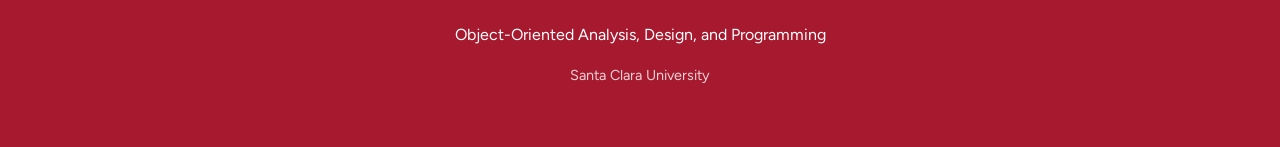
==== commit a55864dd: "Changed week1" ====
--- a/lectures.html
+++ b/lectures.html
@@ -194,7 +194,7 @@
                     <div class="ppt-card">
                         <div class="ppt-info">
                             <div class="ppt-icon">📊</div>
-                            <div class="ppt-name">History of Hello World: Java Versus C++</div>
+                            <div class="ppt-name">History of Java, Hello World and Java Versus C++</div>
                         </div>
                         <a class="ppt-button" href="lectures/Week01_JavaRefresher/2_History_HelloWorld_JavaVersusC++_40p_V4.0.pptx">Download</a>
                     </div>
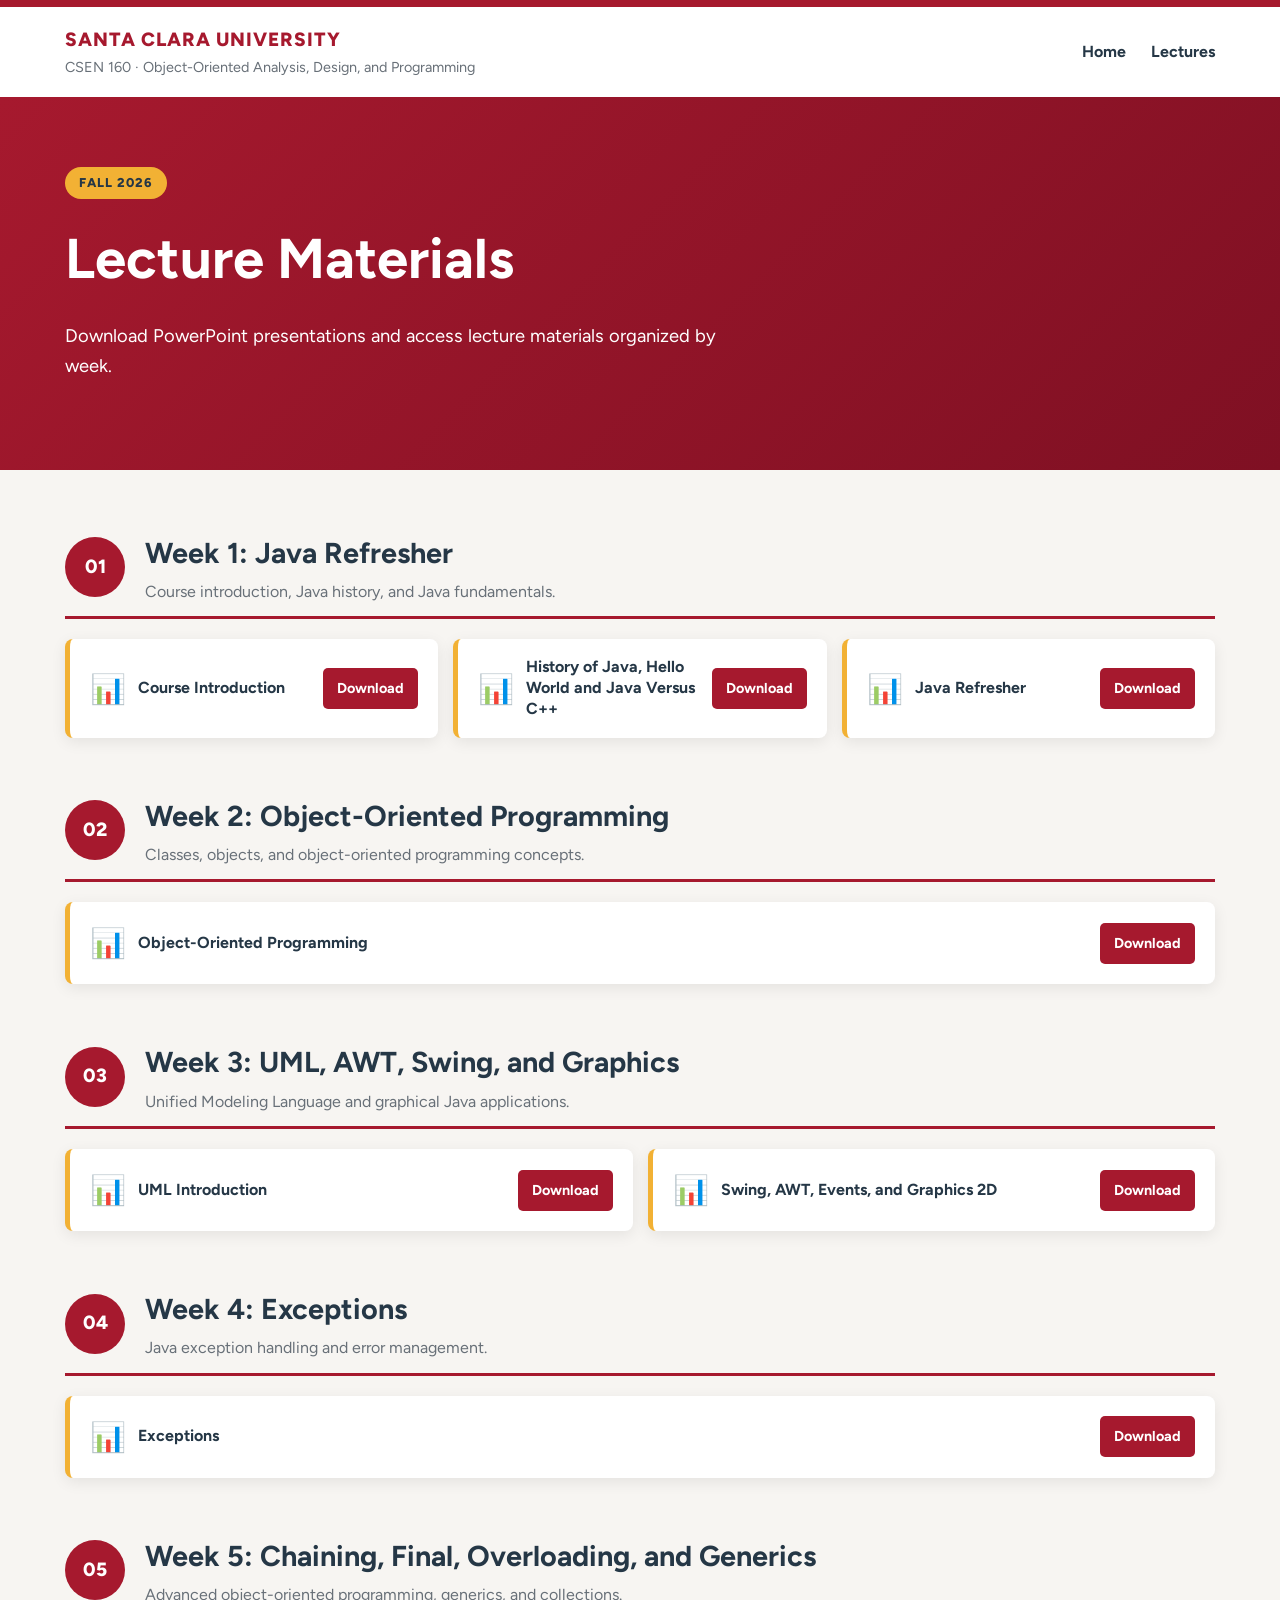
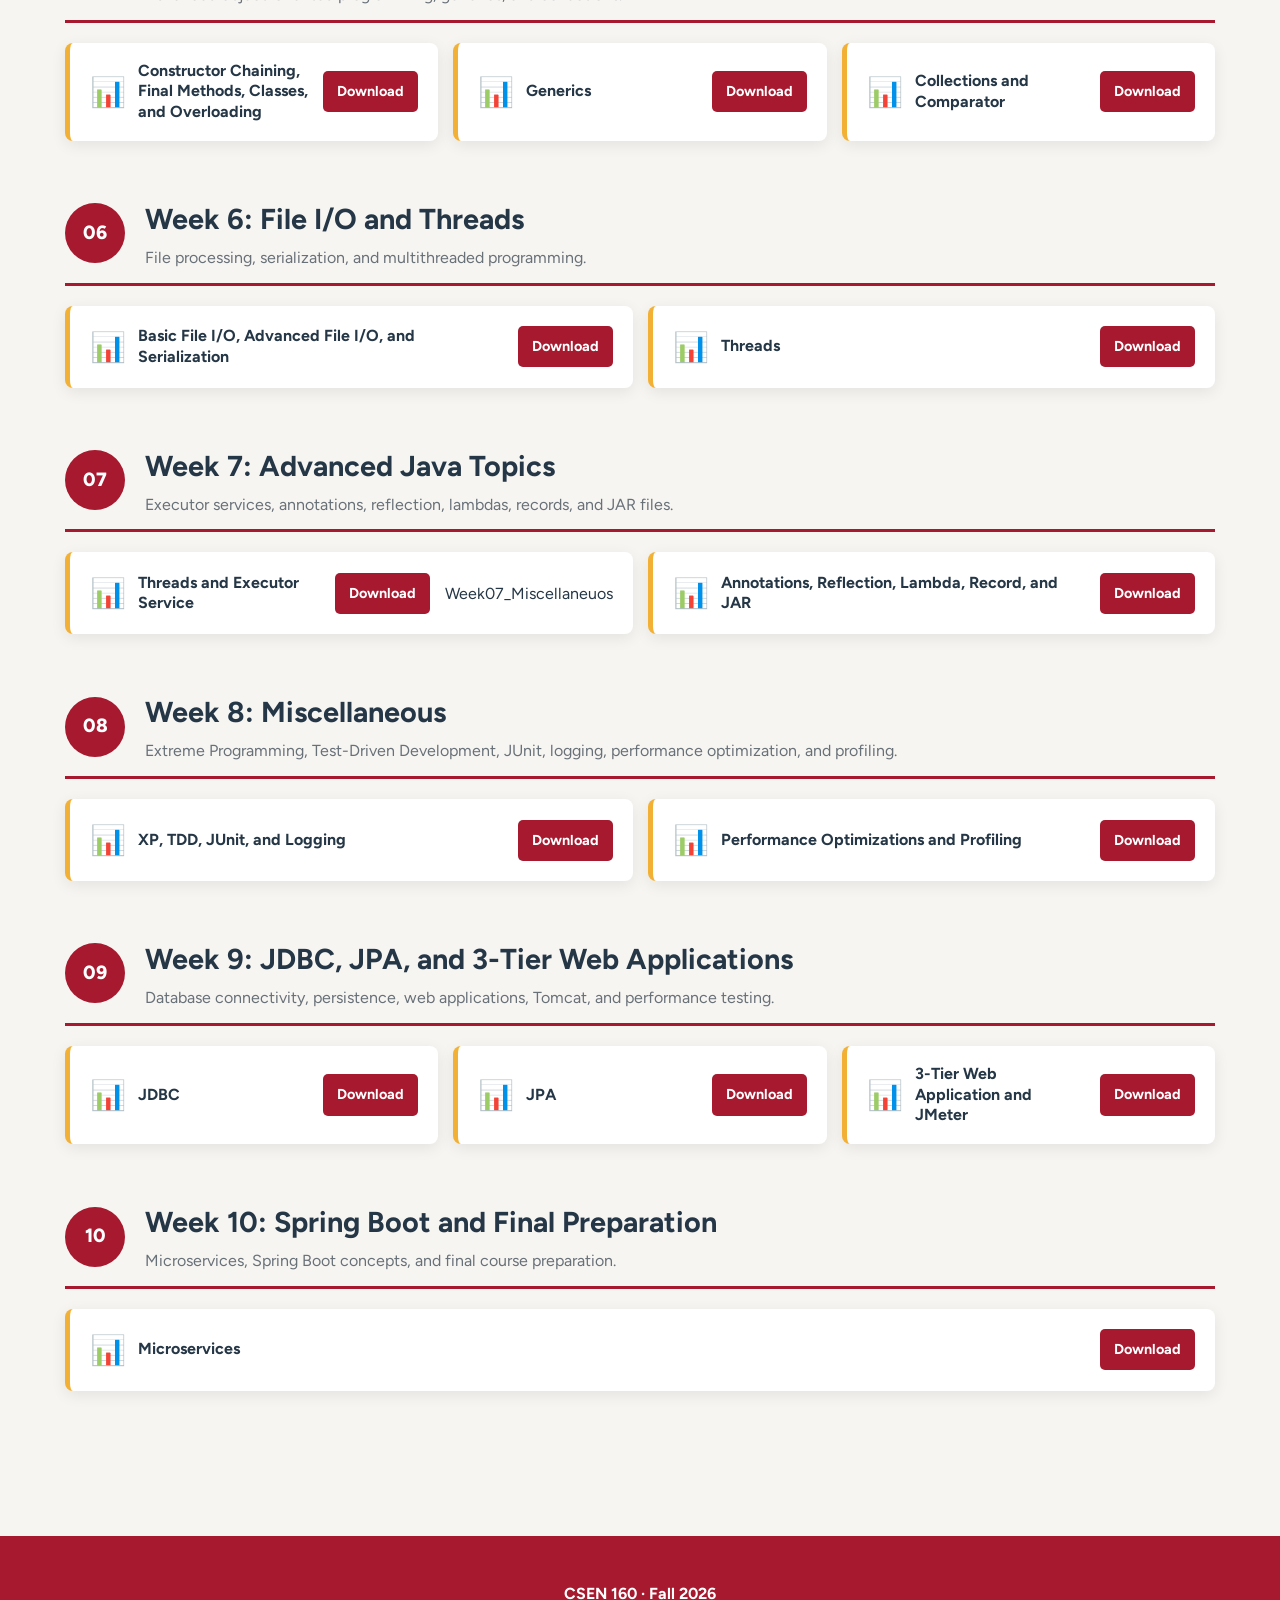
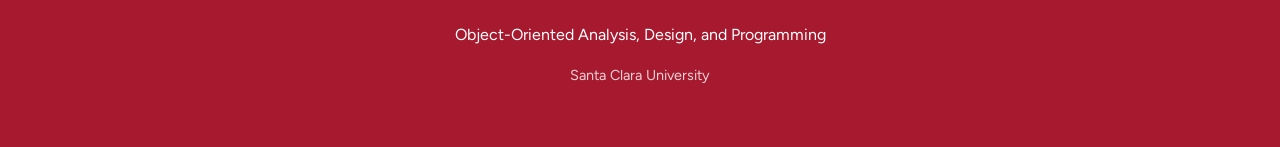
==== commit 9e67c623: "Typo fixed in week 7" ====
--- a/lectures.html
+++ b/lectures.html
@@ -188,7 +188,7 @@
                             <div class="ppt-icon">📊</div>
                             <div class="ppt-name">Course Introduction</div>
                         </div>
-                        <a class="ppt-button" href="lectures/Week01_JavaRefresher/1_CourseIntro_12p_V4.0.pptx">Download</a>
+                        <a class="ppt-button" href="lectures/Week01_JavaRefresher/1_CourseIntro_V4.pptx">Download</a>
                     </div>
 
                     <div class="ppt-card">
@@ -196,7 +196,7 @@
                             <div class="ppt-icon">📊</div>
                             <div class="ppt-name">History of Java, Hello World and Java Versus C++</div>
                         </div>
-                        <a class="ppt-button" href="lectures/Week01_JavaRefresher/2_History_HelloWorld_JavaVersusC++_40p_V4.0.pptx">Download</a>
+                        <a class="ppt-button" href="lectures/Week01_JavaRefresher/2_History_HelloWorld_JavaVersusC++_V4.pptx">Download</a>
                     </div>
 
                     <div class="ppt-card">
@@ -204,7 +204,7 @@
                             <div class="ppt-icon">📊</div>
                             <div class="ppt-name">Java Refresher</div>
                         </div>
-                        <a class="ppt-button" href="lectures/Week01_JavaRefresher/3_JavaRefresher_75p_V4.0.pptx">Download</a>
+                        <a class="ppt-button" href="lectures/Week01_JavaRefresher/3_JavaRefresher_V4.pptx">Download</a>
                     </div>
                 </div>
             </section>
@@ -225,7 +225,7 @@
                             <div class="ppt-icon">📊</div>
                             <div class="ppt-name">Object-Oriented Programming</div>
                         </div>
-                        <a class="ppt-button" href="lectures/Week02_ObjectOriented/1_ObjectOriented_p59_V4.0.pptx">Download</a>
+                        <a class="ppt-button" href="lectures/Week02_ObjectOriented/1_ObjectOriented_V4.pptx">Download</a>
                     </div>
                 </div>
             </section>
@@ -246,7 +246,7 @@
                             <div class="ppt-icon">📊</div>
                             <div class="ppt-name">UML Introduction</div>
                         </div>
-                        <a class="ppt-button" href="lectures/Week03_UMLAWTSwingGraphics/1_UML_Intro_p79_V4.0.pptx">Download</a>
+                        <a class="ppt-button" href="lectures/Week03_UMLAWTSwingGraphics/1_UML_Intro_V4.pptx">Download</a>
                     </div>
 
                     <div class="ppt-card">
@@ -254,7 +254,7 @@
                             <div class="ppt-icon">📊</div>
                             <div class="ppt-name">Swing, AWT, Events, and Graphics 2D</div>
                         </div>
-                        <a class="ppt-button" href="lectures/Week03_UMLAWTSwingGraphics/2_SwingAWTEventsGraphics2D_65_V4.0.pptx">Download</a>
+                        <a class="ppt-button" href="lectures/Week03_UMLAWTSwingGraphics/2_SwingAWTEventsGraphics2D_V4.pptx">Download</a>
                     </div>
                 </div>
             </section>
@@ -275,7 +275,7 @@
                             <div class="ppt-icon">📊</div>
                             <div class="ppt-name">Exceptions</div>
                         </div>
-                        <a class="ppt-button" href="lectures/Week04_Exceptions/1_Exceptions_46p_V4.0.pptx">Download</a>
+                        <a class="ppt-button" href="lectures/Week04_Exceptions/1_Exceptions_V4.pptx">Download</a>
                     </div>
                 </div>
             </section>
@@ -296,7 +296,7 @@
                             <div class="ppt-icon">📊</div>
                             <div class="ppt-name">Constructor Chaining, Final Methods, Classes, and Overloading</div>
                         </div>
-                        <a class="ppt-button" href="lectures/Week05_ChainingFinalOverload_Generics/1_ConstructorChainingFinalMethodsClassesOverloading_33_V4.0.pptx">Download</a>
+                        <a class="ppt-button" href="lectures/Week05_ChainingFinalOverload_Generics/1_ConstructorChainingFinalMethodsClassesOverloading_V4.pptx">Download</a>
                     </div>
 
                     <div class="ppt-card">
@@ -304,7 +304,7 @@
                             <div class="ppt-icon">📊</div>
                             <div class="ppt-name">Generics</div>
                         </div>
-                        <a class="ppt-button" href="lectures/Week05_ChainingFinalOverload_Generics/2_Generics_30p_V4.0.pptx">Download</a>
+                        <a class="ppt-button" href="lectures/Week05_ChainingFinalOverload_Generics/2_Generics_V4.pptx">Download</a>
                     </div>
 
                     <div class="ppt-card">
@@ -312,7 +312,7 @@
                             <div class="ppt-icon">📊</div>
                             <div class="ppt-name">Collections and Comparator</div>
                         </div>
-                        <a class="ppt-button" href="lectures/Week05_ChainingFinalOverload_Generics/3_CollectionsComparator_50p_V4.0.pptx">Download</a>
+                        <a class="ppt-button" href="lectures/Week05_ChainingFinalOverload_Generics/3_CollectionsComparator_V4.pptx">Download</a>
                     </div>
                 </div>
             </section>
@@ -333,7 +333,7 @@
                             <div class="ppt-icon">📊</div>
                             <div class="ppt-name">Basic File I/O, Advanced File I/O, and Serialization</div>
                         </div>
-                        <a class="ppt-button" href="lectures/Week06_File_Threads/1_BasicFileIO_AdvFileIOandSerialize_83p_V4.0.pptx">Download</a>
+                        <a class="ppt-button" href="lectures/Week06_File_Threads/1_BasicFileIO_AdvFileIOandSerialize_V4.pptx">Download</a>
                     </div>
 
                     <div class="ppt-card">
@@ -341,7 +341,7 @@
                             <div class="ppt-icon">📊</div>
                             <div class="ppt-name">Threads</div>
                         </div>
-                        <a class="ppt-button" href="lectures/Week06_File_Threads/2_Threads_62p_V4.0.pptx">Download</a>
+                        <a class="ppt-button" href="lectures/Week06_File_Threads/2_Threads_V4.pptx">Download</a>
                     </div>
                 </div>
             </section>
@@ -362,7 +362,8 @@
                             <div class="ppt-icon">📊</div>
                             <div class="ppt-name">Threads and Executor Service</div>
                         </div>
-                        <a class="ppt-button" href="lectures/Week07_Miscellaneous/1_Threads_ExecutorService_71p_V4.0.pptx">Download</a>
+                        <a class="ppt-button" href="lectures/Week07_Miscellaneuos/1_Threads_ExecutorService_V4.pptx">Download</a>
+                                                             Week07_Miscellaneuos
                     </div>
 
                     <div class="ppt-card">
@@ -370,7 +371,7 @@
                             <div class="ppt-icon">📊</div>
                             <div class="ppt-name">Annotations, Reflection, Lambda, Record, and JAR</div>
                         </div>
-                        <a class="ppt-button" href="lectures/Week07_Miscellaneous/2_Annotations_Reflections_Lambda_Record_JAR_53p_V4.0.pptx">Download</a>
+                        <a class="ppt-button" href="lectures/Week07_Miscellaneuos/2_Annotations_Reflections_Lambda_Record_JAR_V4.pptx">Download</a>
                     </div>
                 </div>
             </section>
@@ -391,7 +392,7 @@
                             <div class="ppt-icon">📊</div>
                             <div class="ppt-name">XP, TDD, JUnit, and Logging</div>
                         </div>
-                        <a class="ppt-button" href="lectures/Week08_Miscellaneous/1_XP_TDD_JUnit_Logging_54_V4.0.pptx">Download</a>
+                        <a class="ppt-button" href="lectures/Week08_Miscellaneous/1_XP_TDD_JUnit_Logging_V4.pptx">Download</a>
                     </div>
 
                     <div class="ppt-card">
@@ -399,7 +400,7 @@
                             <div class="ppt-icon">📊</div>
                             <div class="ppt-name">Performance Optimizations and Profiling</div>
                         </div>
-                        <a class="ppt-button" href="lectures/Week08_Miscellaneous/2_Performance_Optimizations_Profiling_54p_V4.0.pptx">Download</a>
+                        <a class="ppt-button" href="lectures/Week08_Miscellaneous/2_Performance_Optimizations_Profiling_V4.pptx">Download</a>
                     </div>
                 </div>
             </section>
@@ -420,7 +421,7 @@
                             <div class="ppt-icon">📊</div>
                             <div class="ppt-name">JDBC</div>
                         </div>
-                        <a class="ppt-button" href="lectures/Week09_JDBC_JPA_3TierTomcat/1_JDBC_p62_V4.0.pptx">Download</a>
+                        <a class="ppt-button" href="lectures/Week09_JDBC_JPA_3TierTomcat/1_JDBC_V4.pptx">Download</a>
                     </div>
 
                     <div class="ppt-card">
@@ -428,7 +429,7 @@
                             <div class="ppt-icon">📊</div>
                             <div class="ppt-name">JPA</div>
                         </div>
-                        <a class="ppt-button" href="lectures/Week09_JDBC_JPA_3TierTomcat/2_JPA_p45_V4.0.pptx">Download</a>
+                        <a class="ppt-button" href="lectures/Week09_JDBC_JPA_3TierTomcat/2_JPA_V4.pptx">Download</a>
                     </div>
 
                     <div class="ppt-card">
@@ -436,7 +437,7 @@
                             <div class="ppt-icon">📊</div>
                             <div class="ppt-name">3-Tier Web Application and JMeter</div>
                         </div>
-                        <a class="ppt-button" href="lectures/Week09_JDBC_JPA_3TierTomcat/3_3TierWebApp_JMeter_p74_V4.0.pptx">Download</a>
+                        <a class="ppt-button" href="lectures/Week09_JDBC_JPA_3TierTomcat/3_3TierWebApp_JMeter_V4.pptx">Download</a>
                     </div>
                 </div>
             </section>
@@ -457,7 +458,7 @@
                             <div class="ppt-icon">📊</div>
                             <div class="ppt-name">Microservices</div>
                         </div>
-                        <a class="ppt-button" href="lectures/Week10_Spring-Boot_FinalPrep/1_Microservices_54_V4.0.pptx">Download</a>
+                        <a class="ppt-button" href="lectures/Week10_Spring-Boot_FinalPrep/1_Microservices_V4.pptx">Download</a>
                     </div>
                 </div>
             </section>
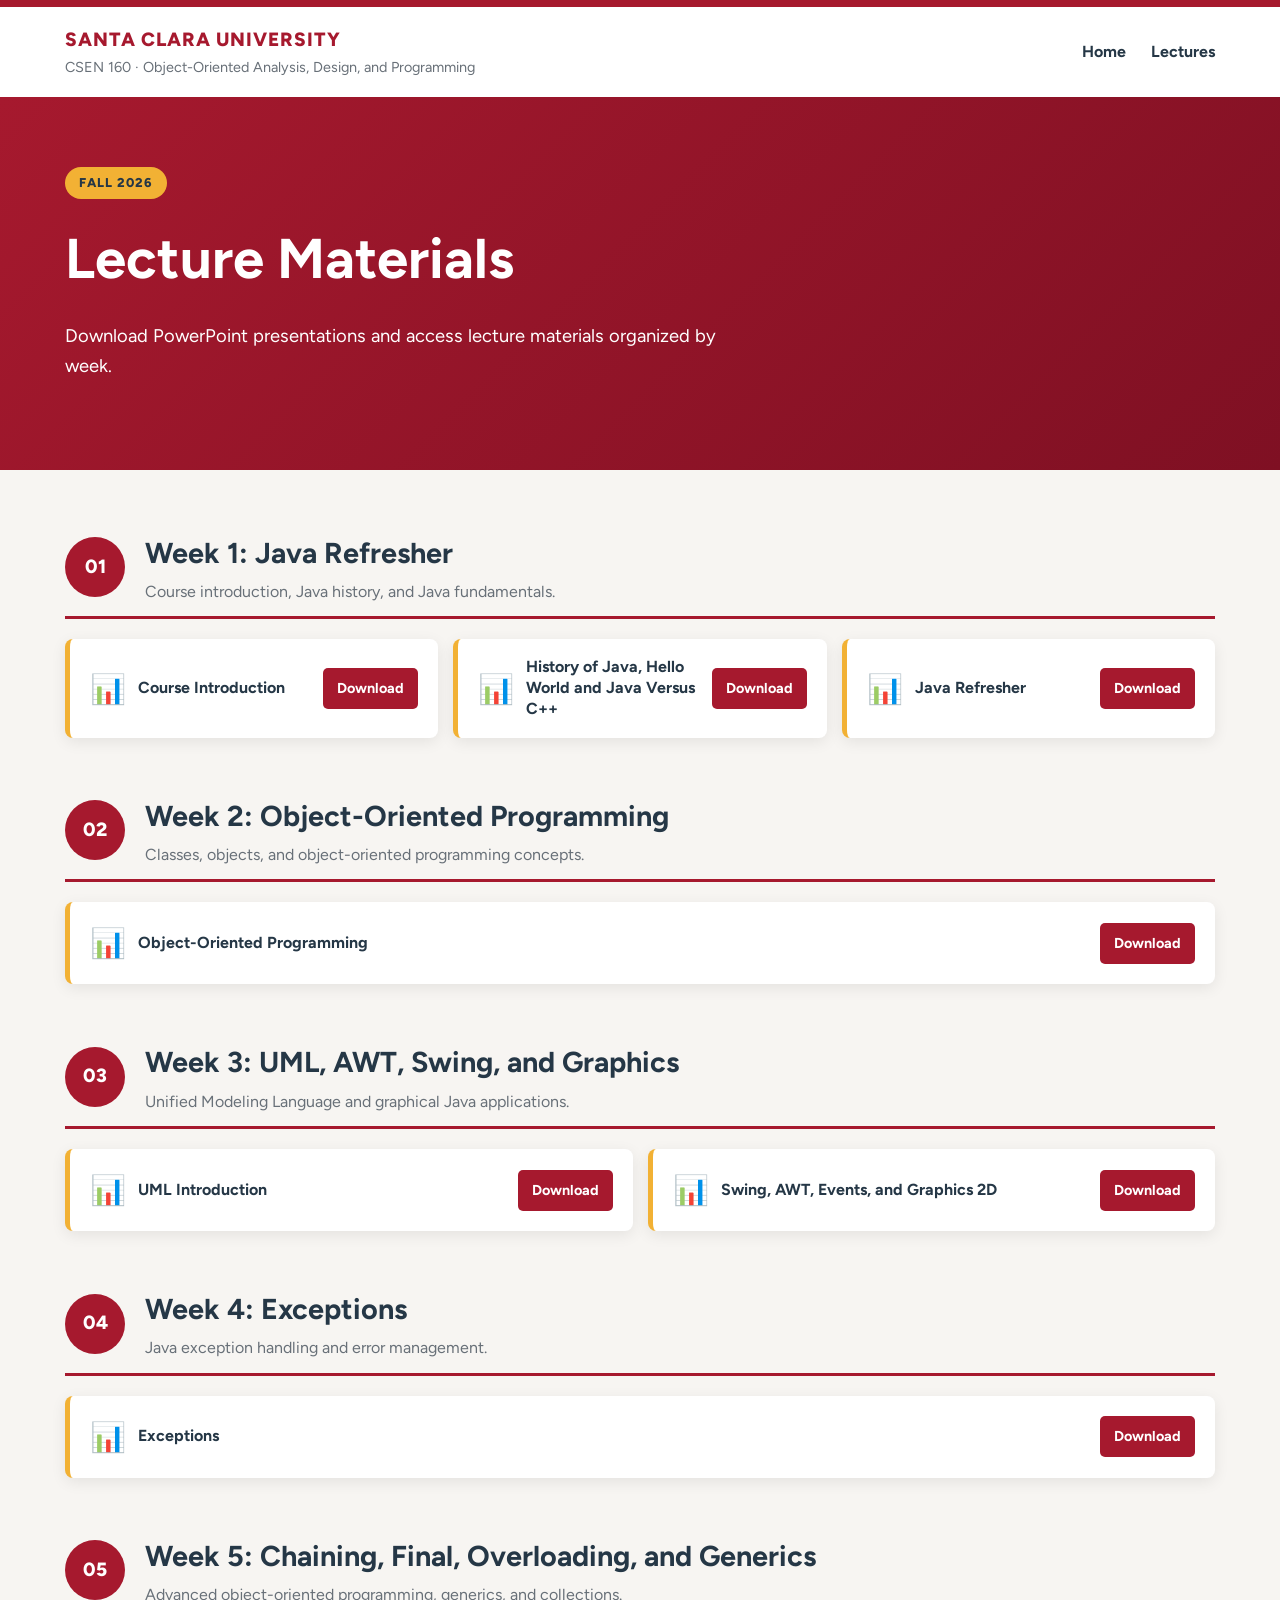
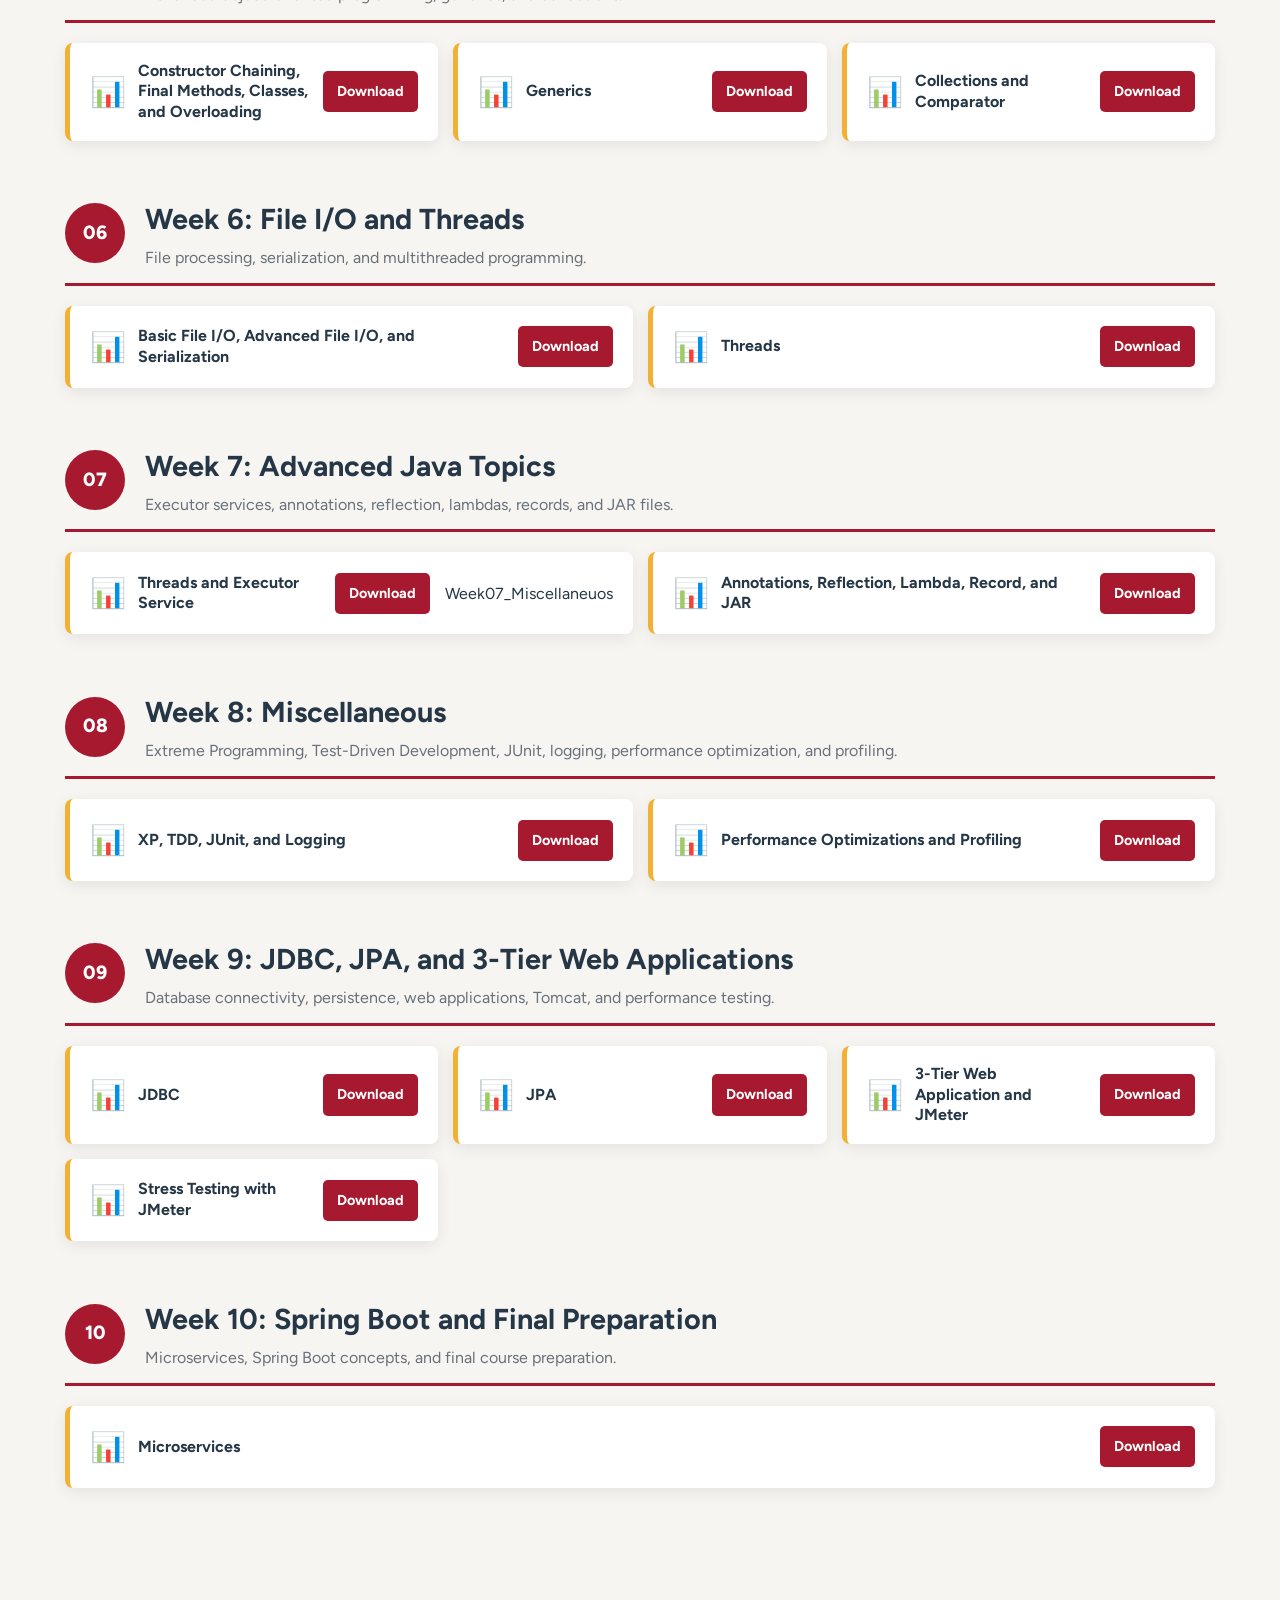
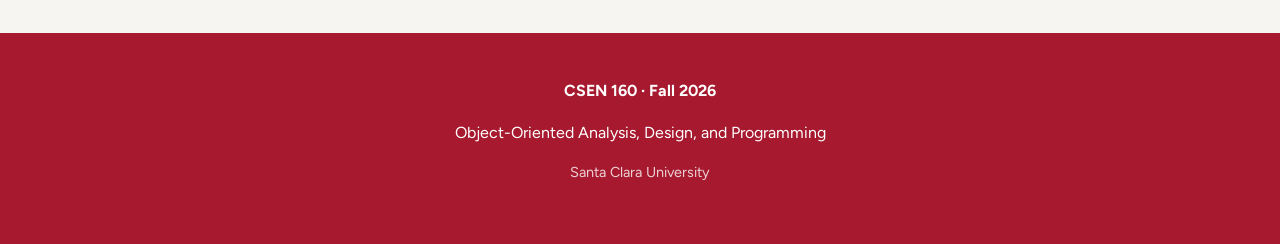
==== commit 913c7de4: "Extracted the stress testing part" ====
--- a/lectures.html
+++ b/lectures.html
@@ -437,8 +437,16 @@
                             <div class="ppt-icon">📊</div>
                             <div class="ppt-name">3-Tier Web Application and JMeter</div>
                         </div>
-                        <a class="ppt-button" href="lectures/Week09_JDBC_JPA_3TierTomcat/3_3TierWebApp_JMeter_V4.pptx">Download</a>
-                    </div>
+                        <a class="ppt-button" href="lectures/Week09_JDBC_JPA_3TierTomcat/3_3TierWebApp_V4.pptx">Download</a>
+                    </div>
+
+                    <div class="ppt-card">
+                        <div class="ppt-info">
+                            <div class="ppt-icon">📊</div>
+                            <div class="ppt-name">Stress Testing with JMeter</div>
+                        </div>
+                        <a class="ppt-button" href="lectures/Week09_JDBC_JPA_3TierTomcat/4_StressTestting_JMeter_V4.pptx">Download</a>
+                    </div>                    
                 </div>
             </section>
 
